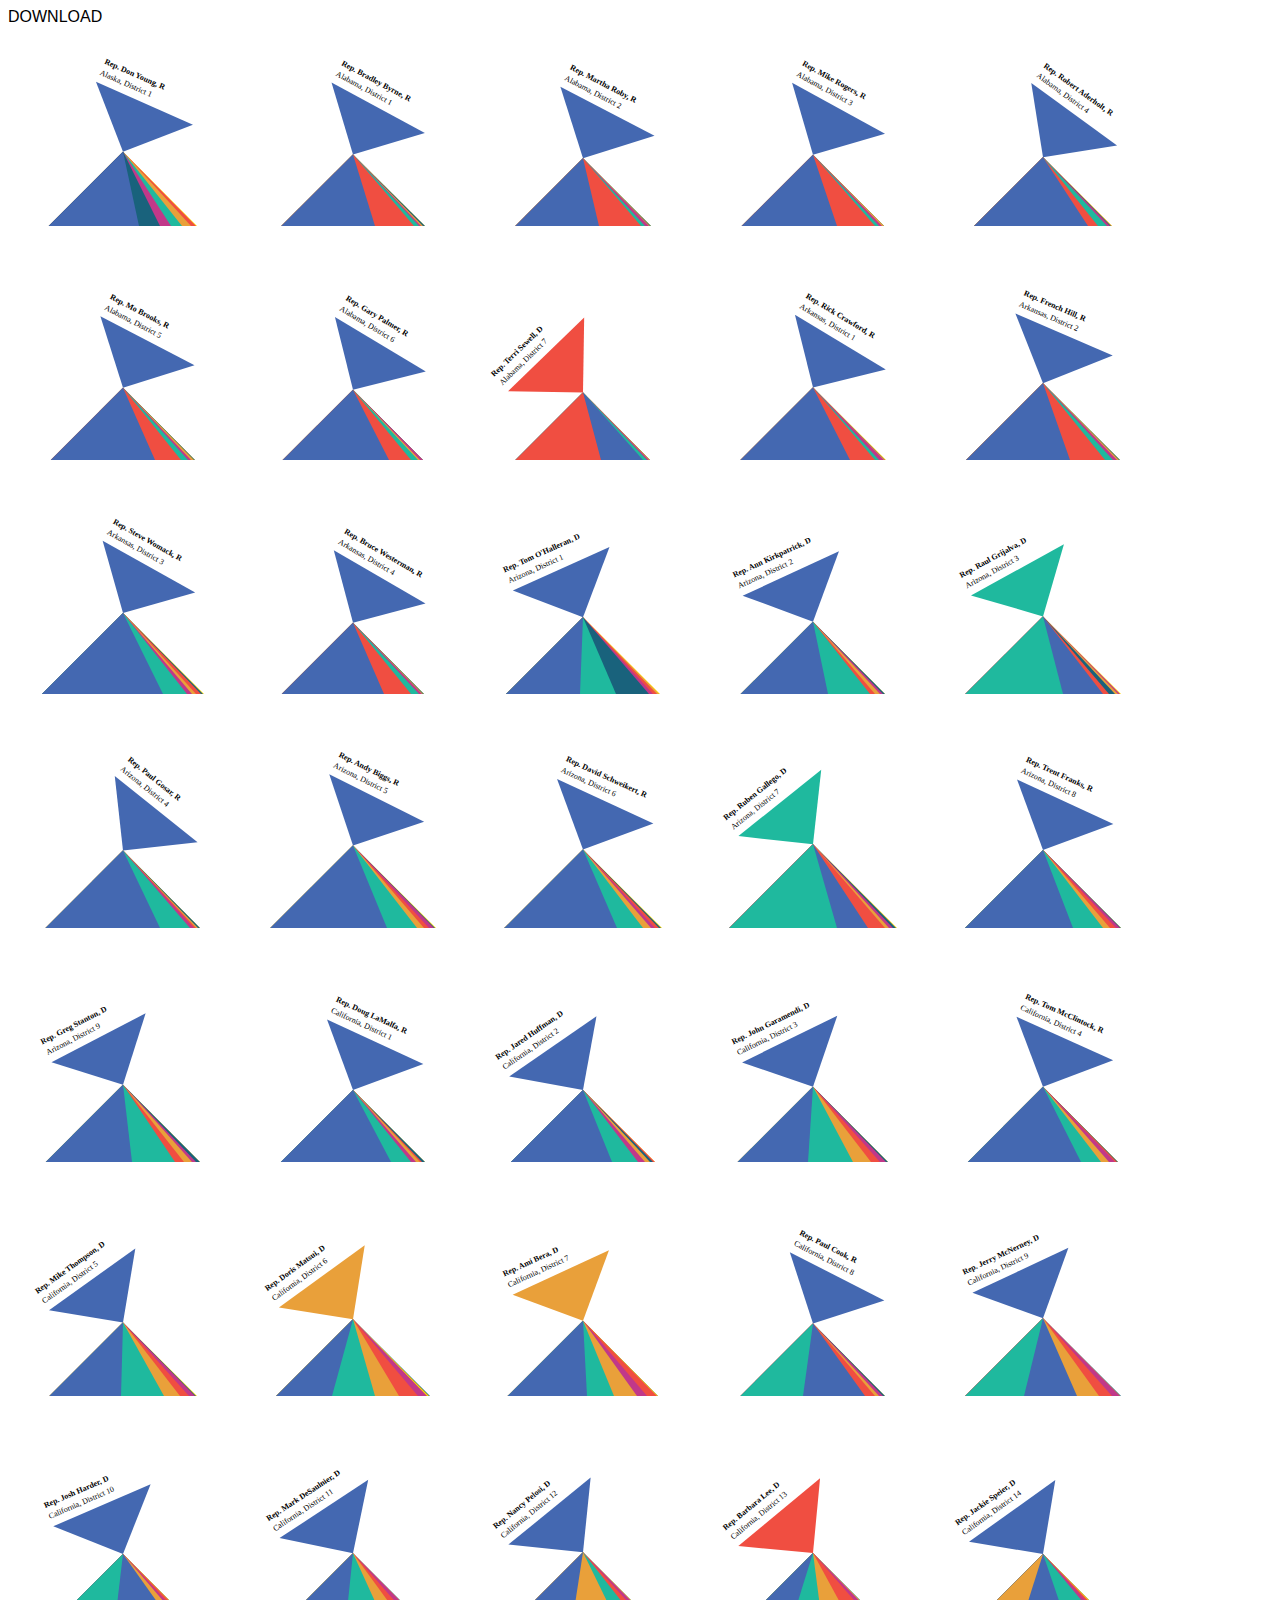
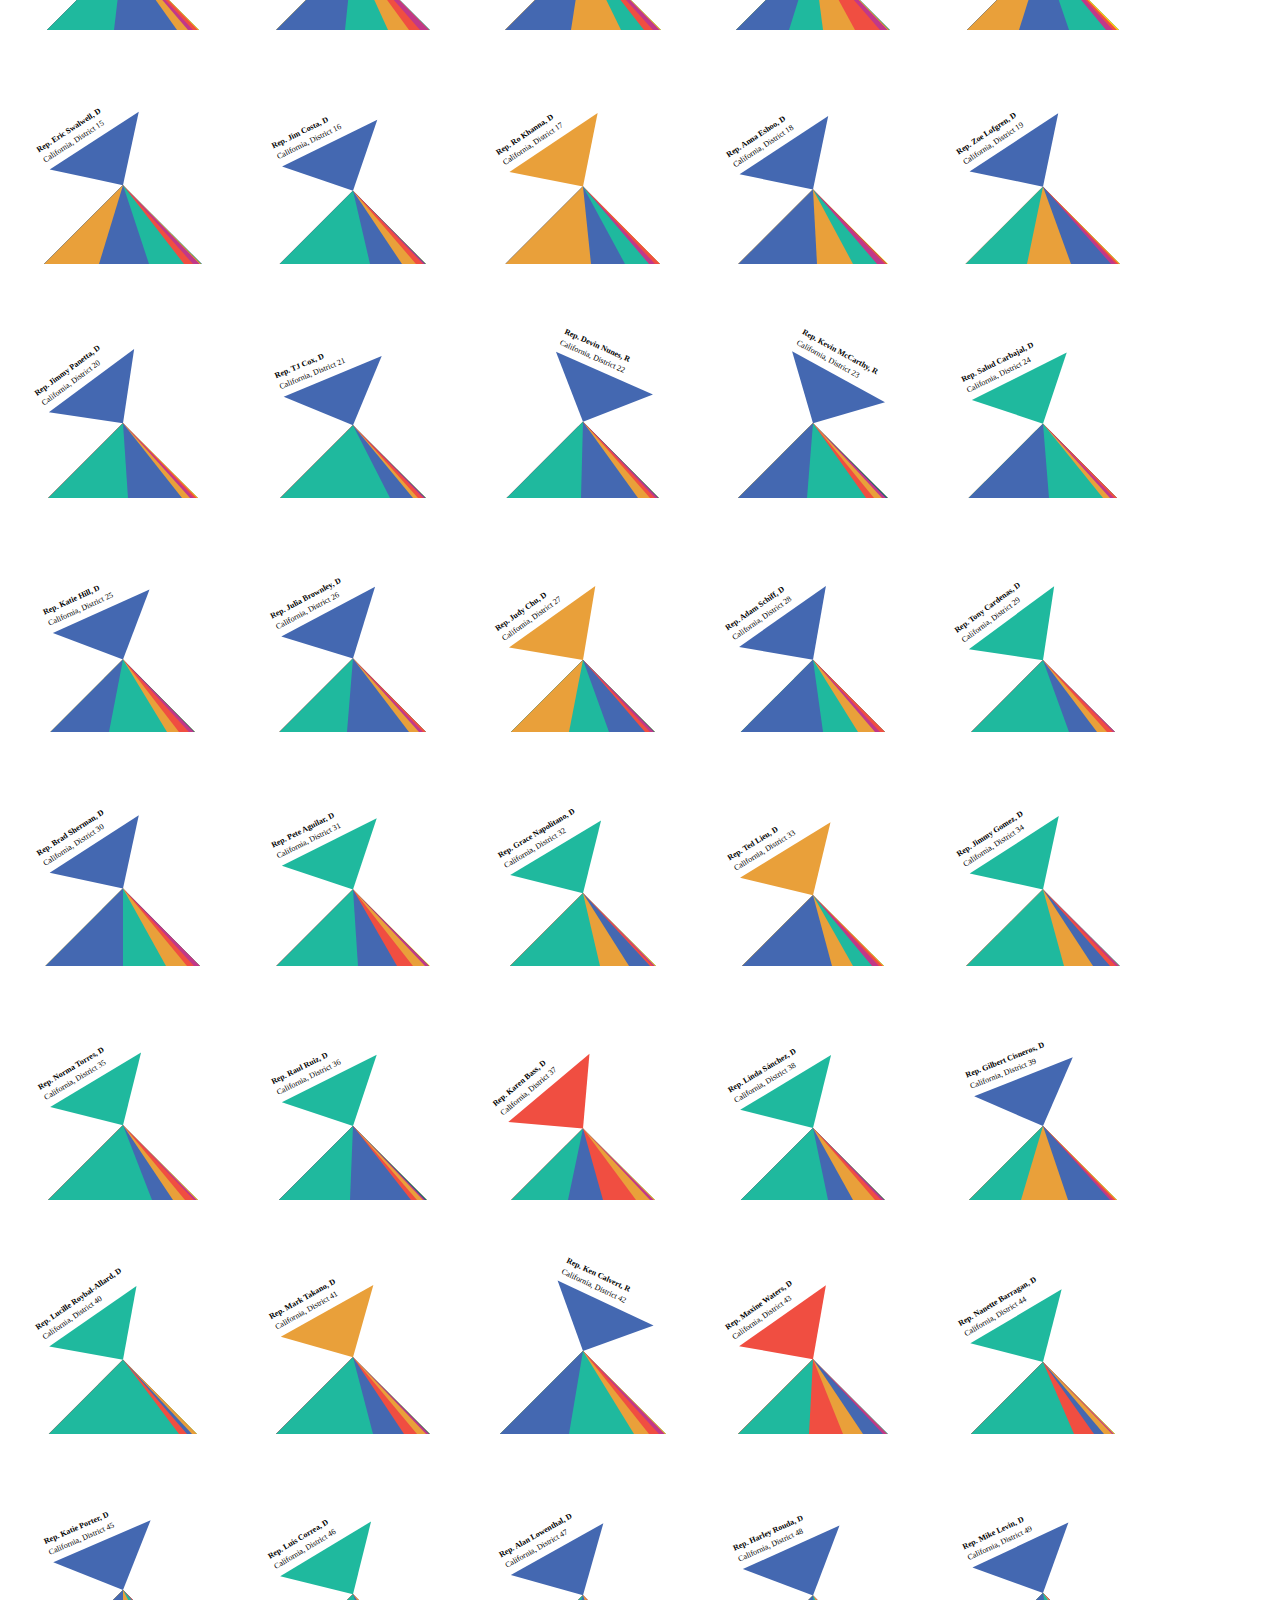
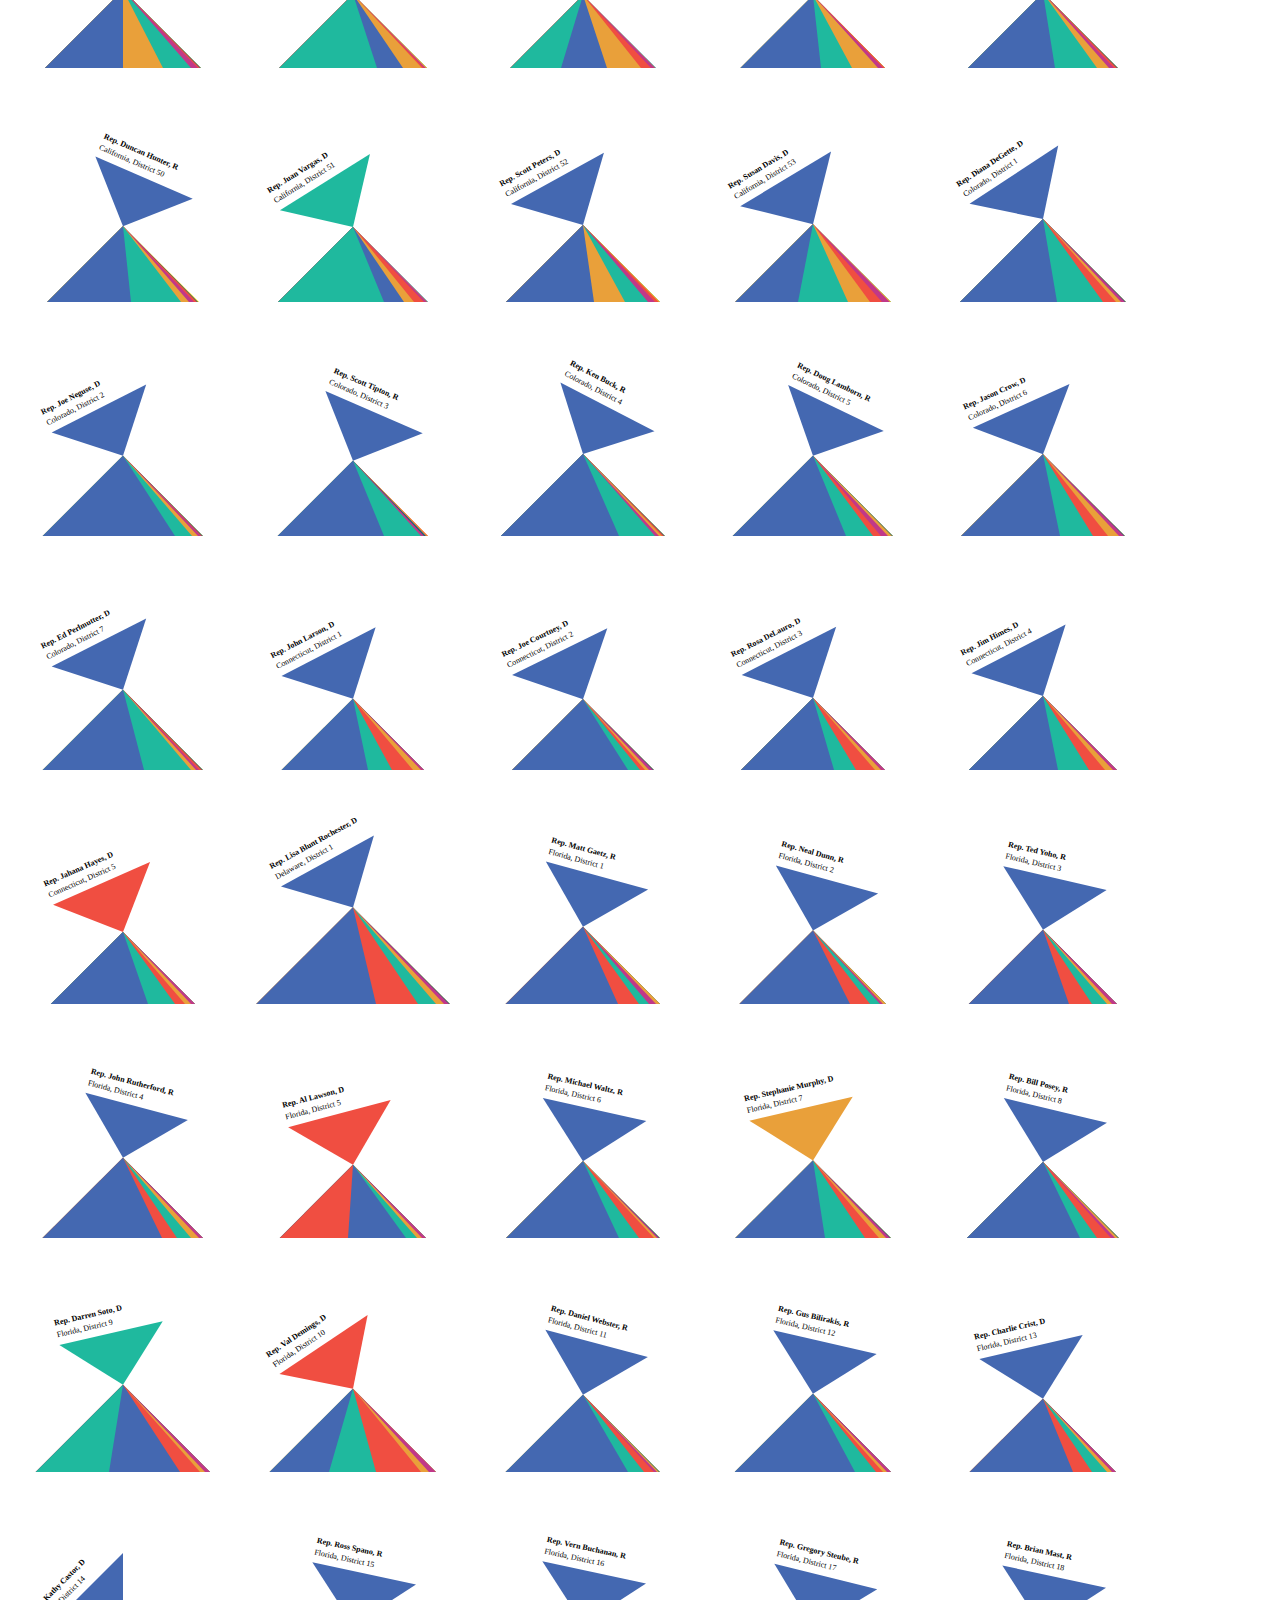
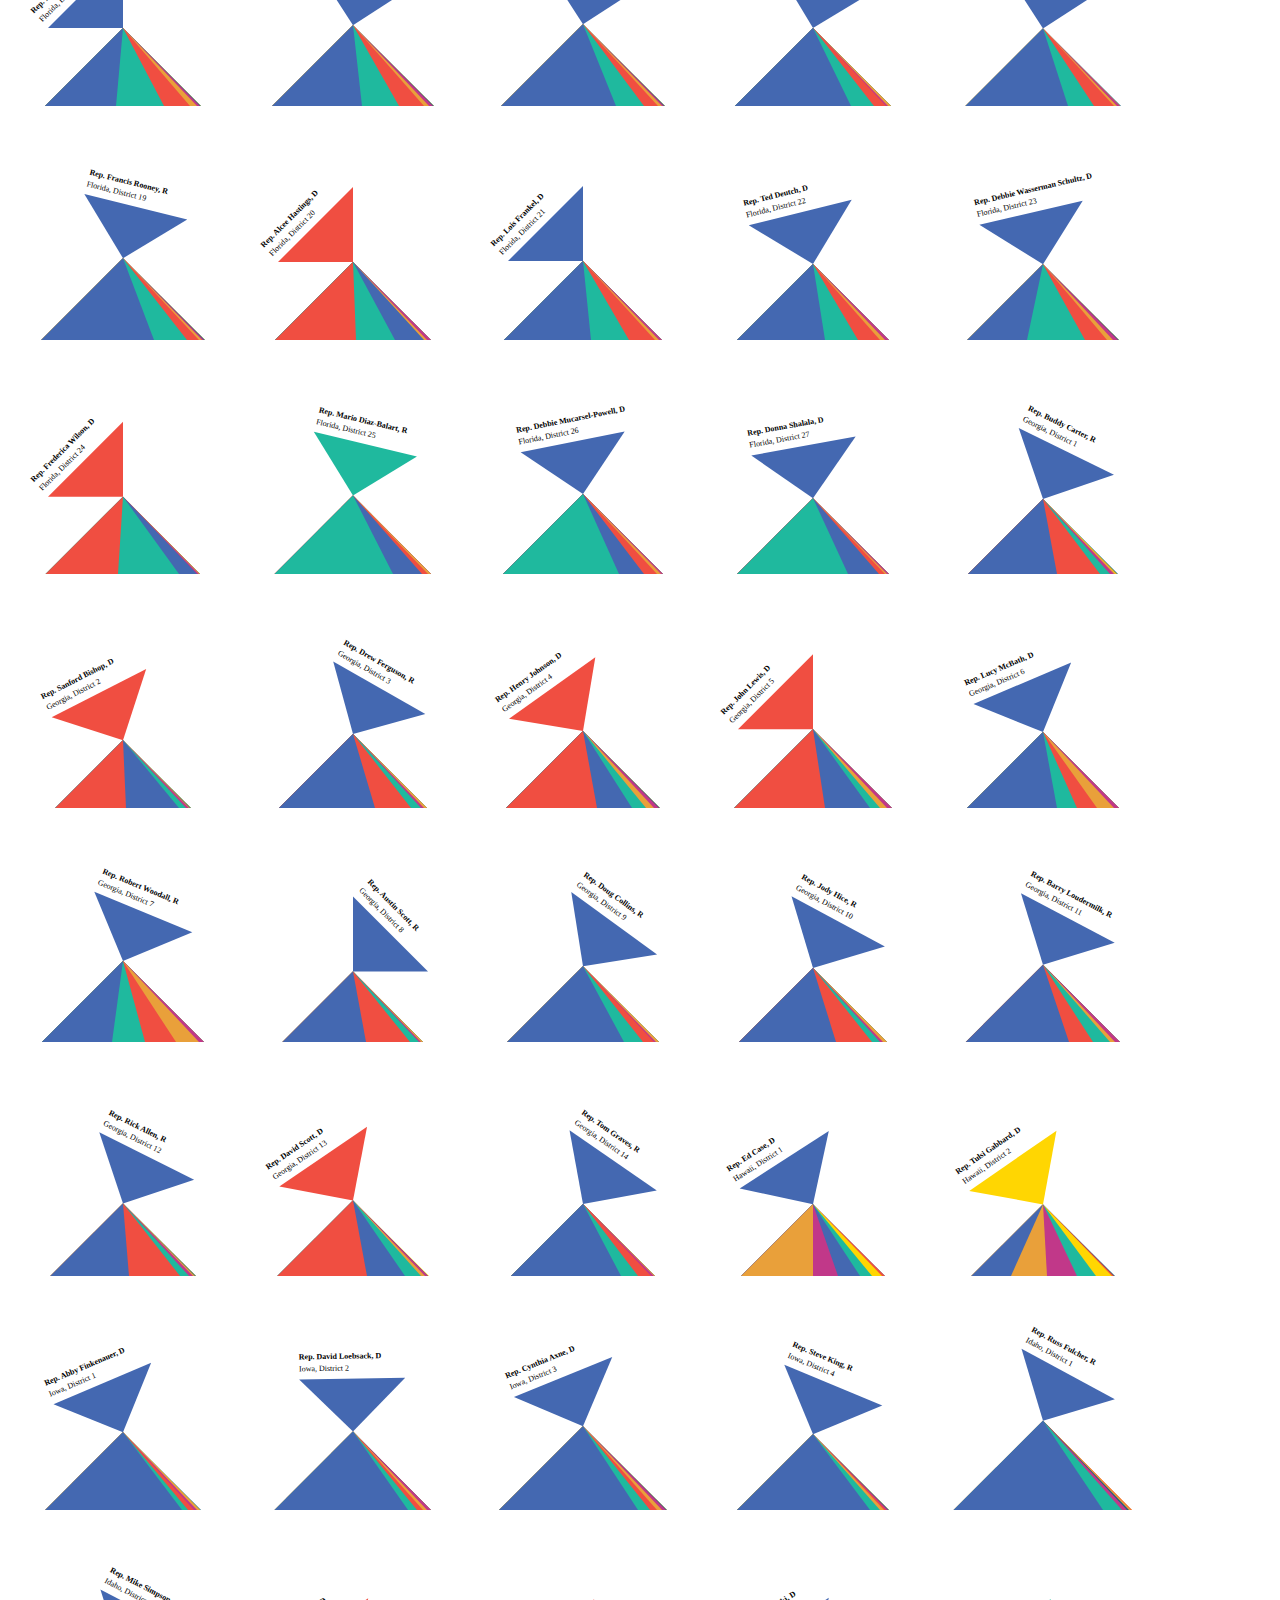
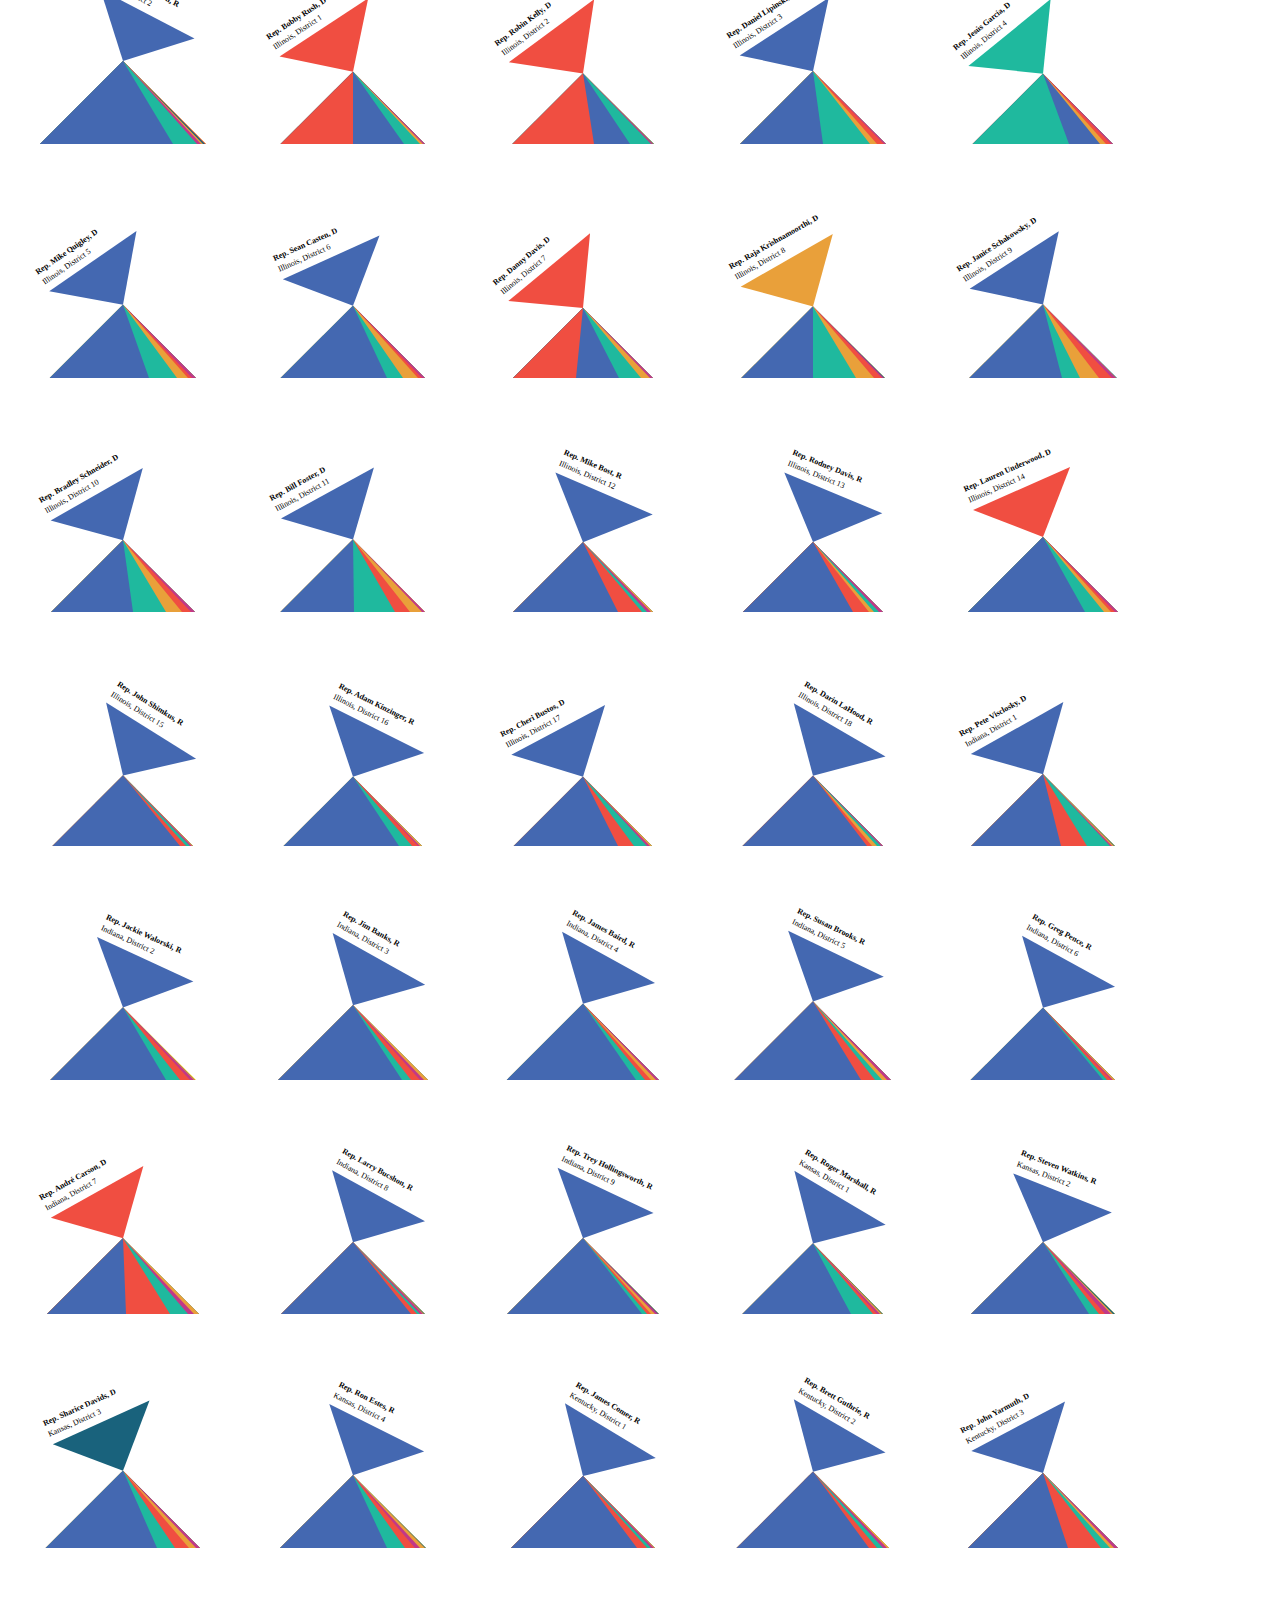
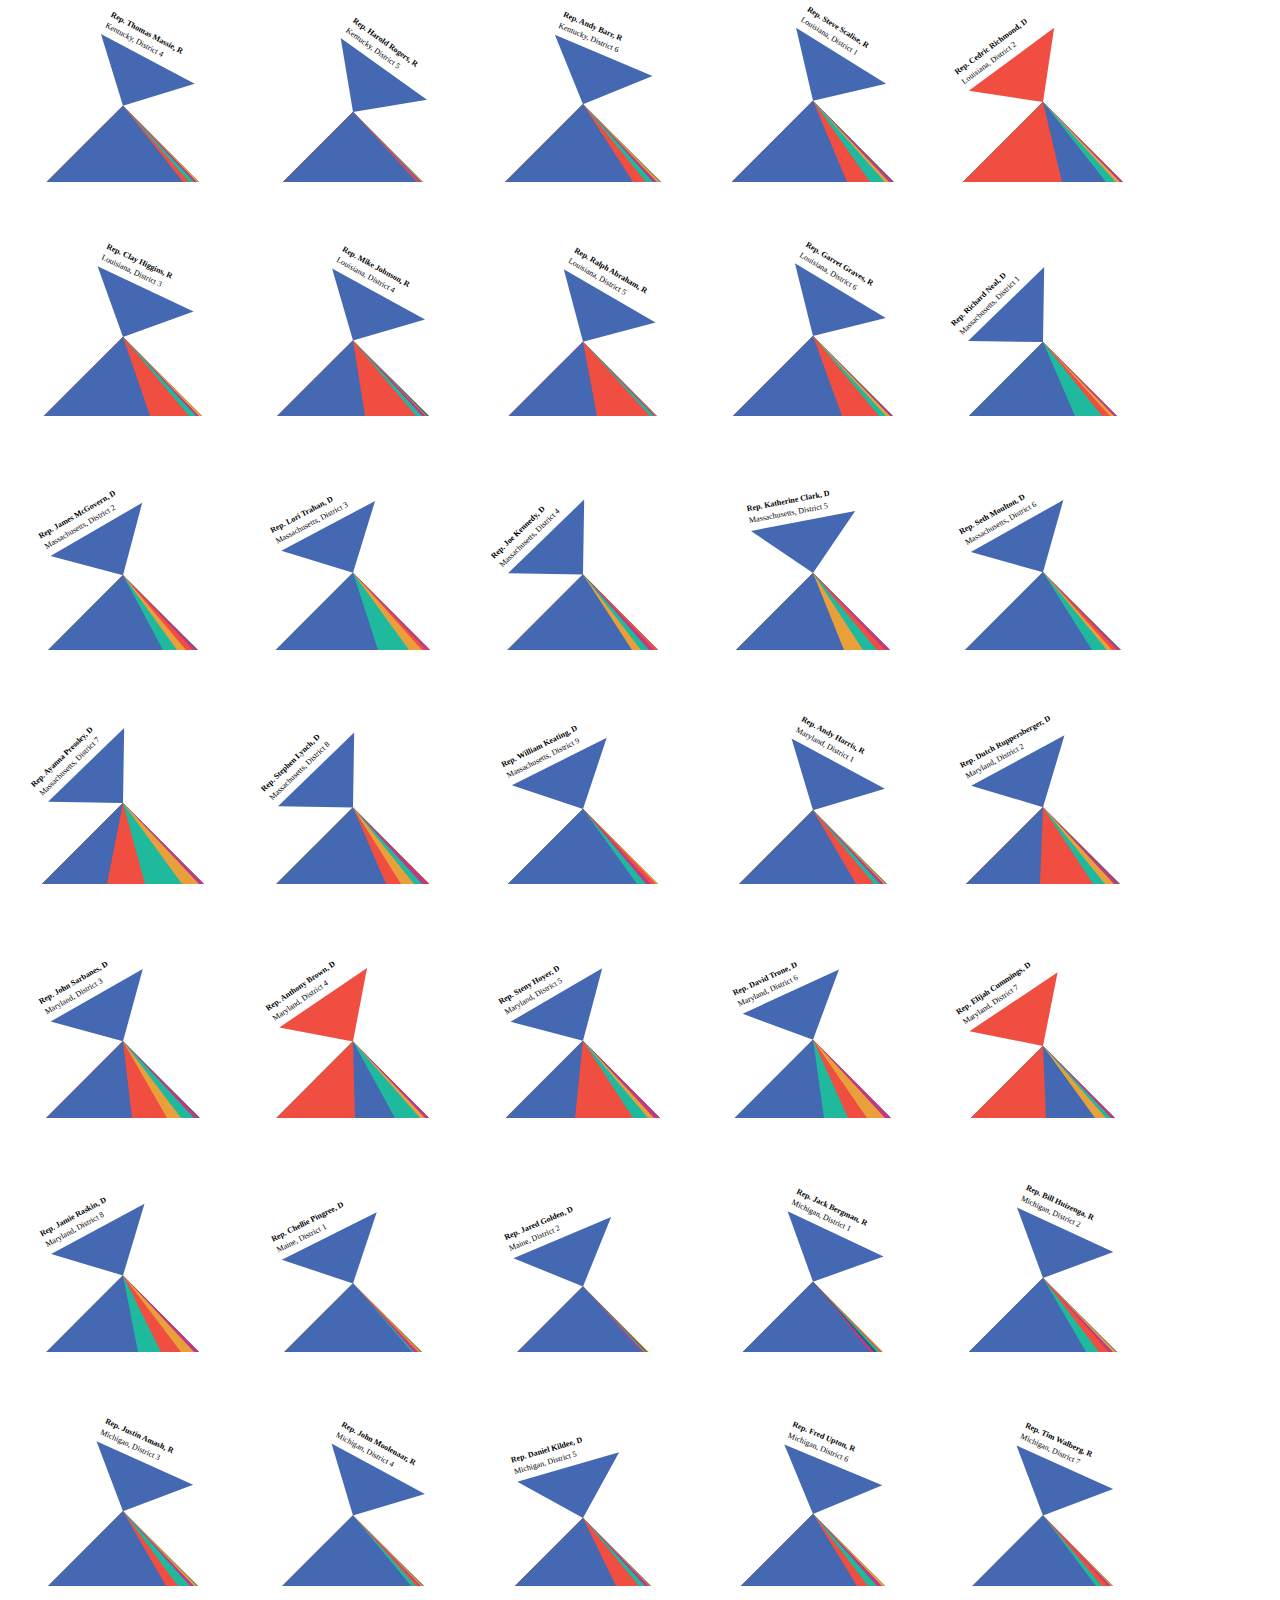
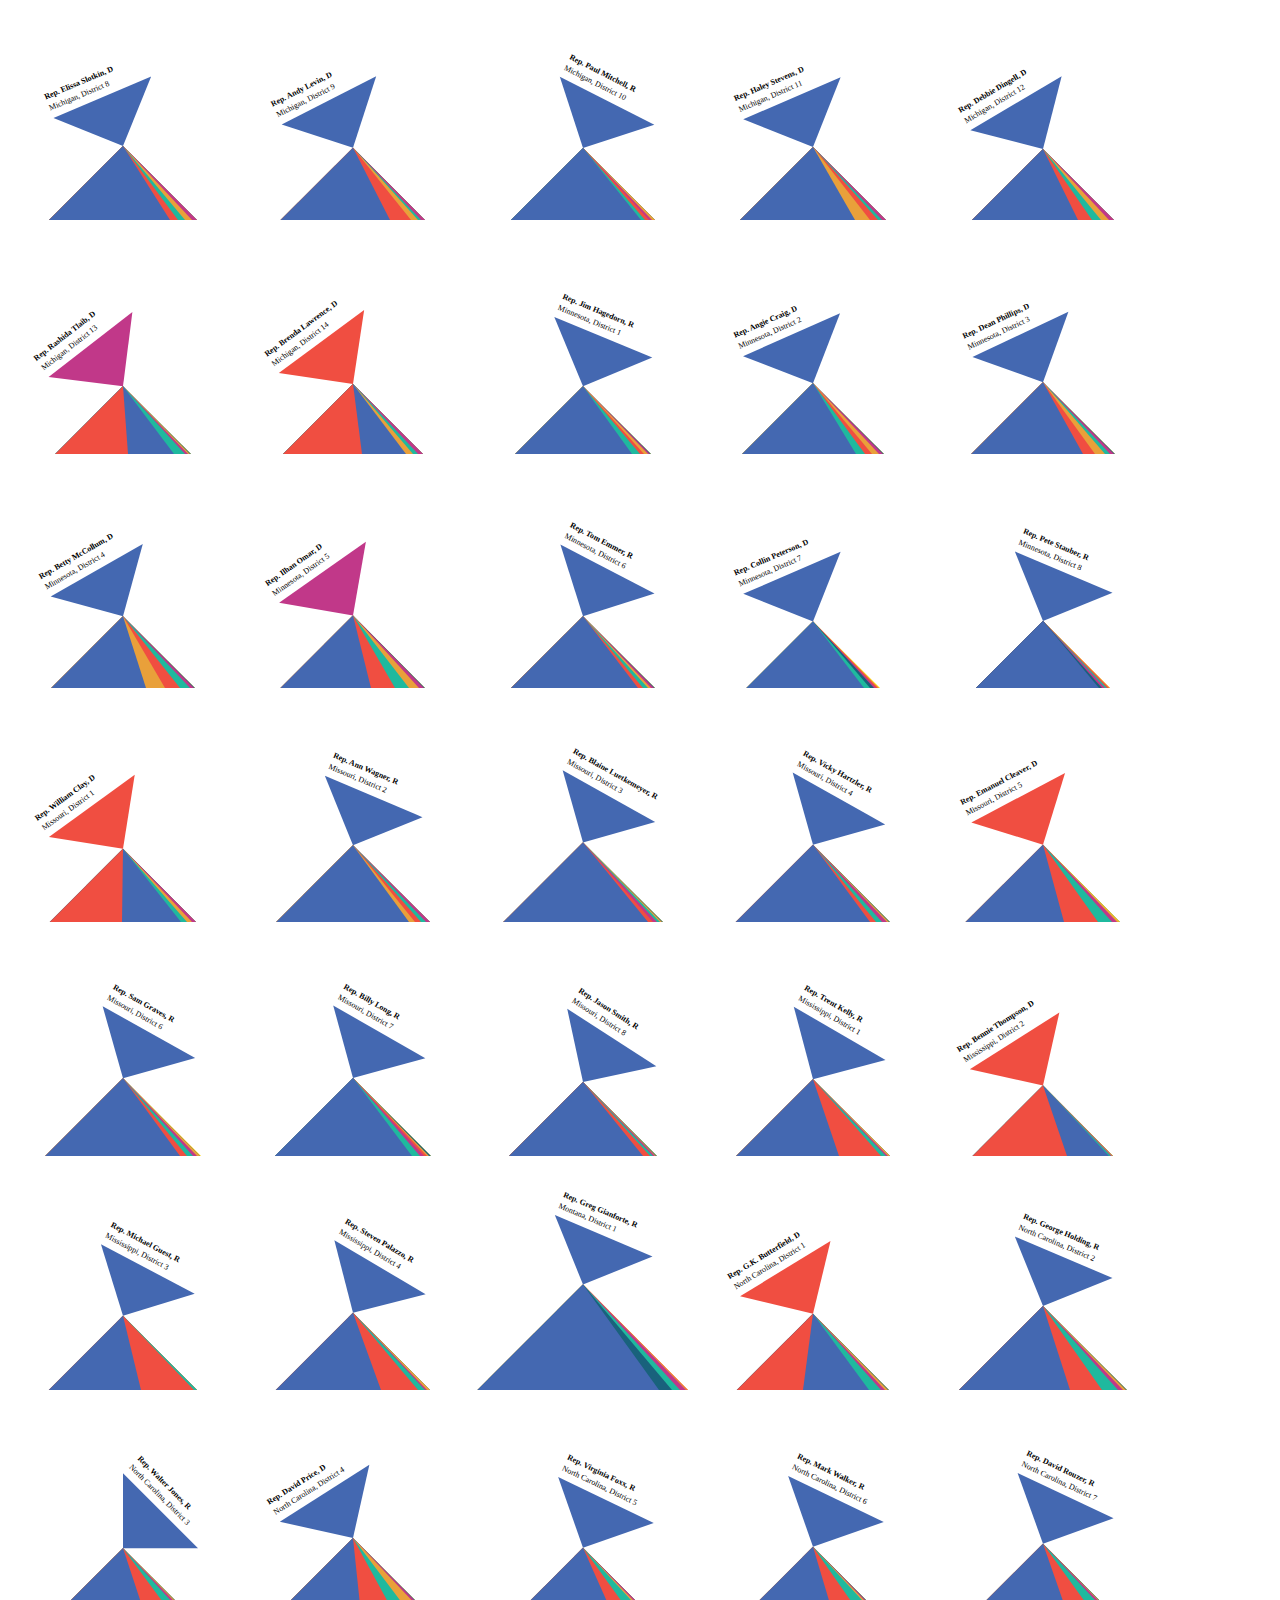
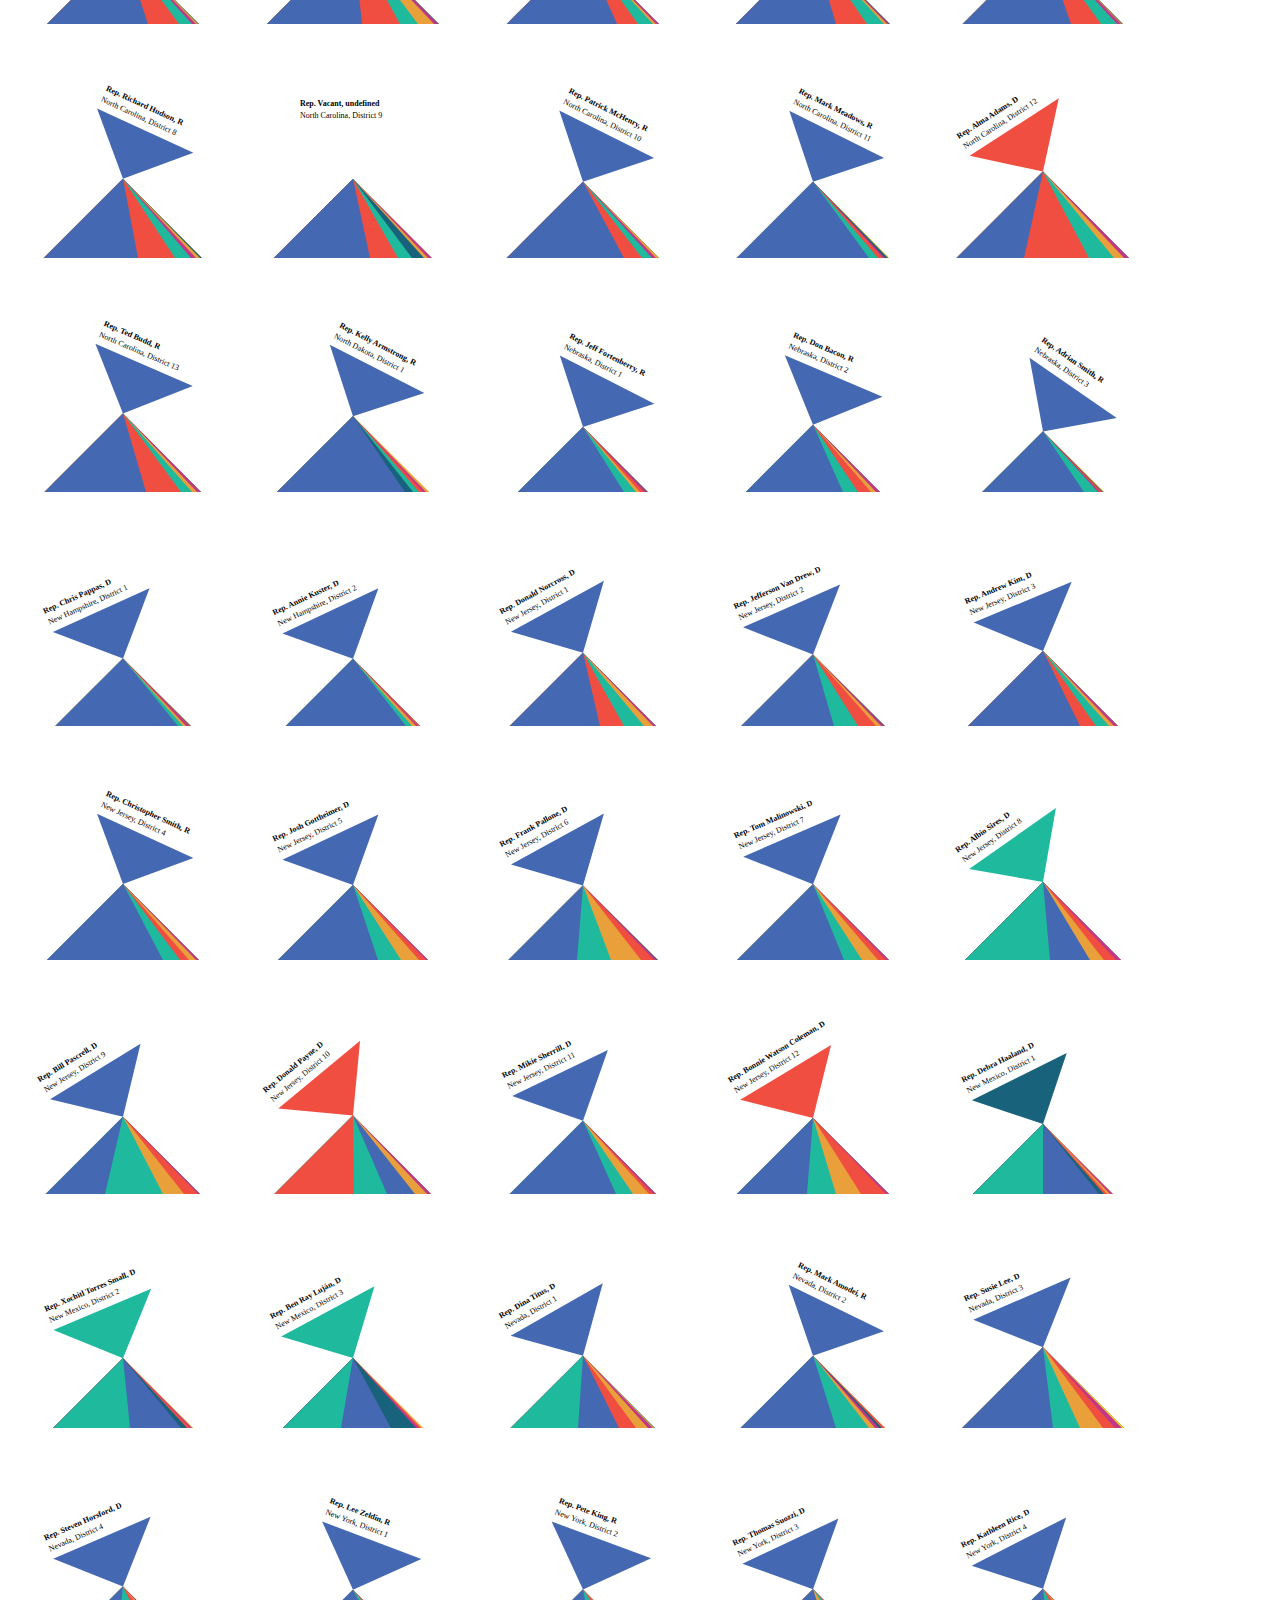
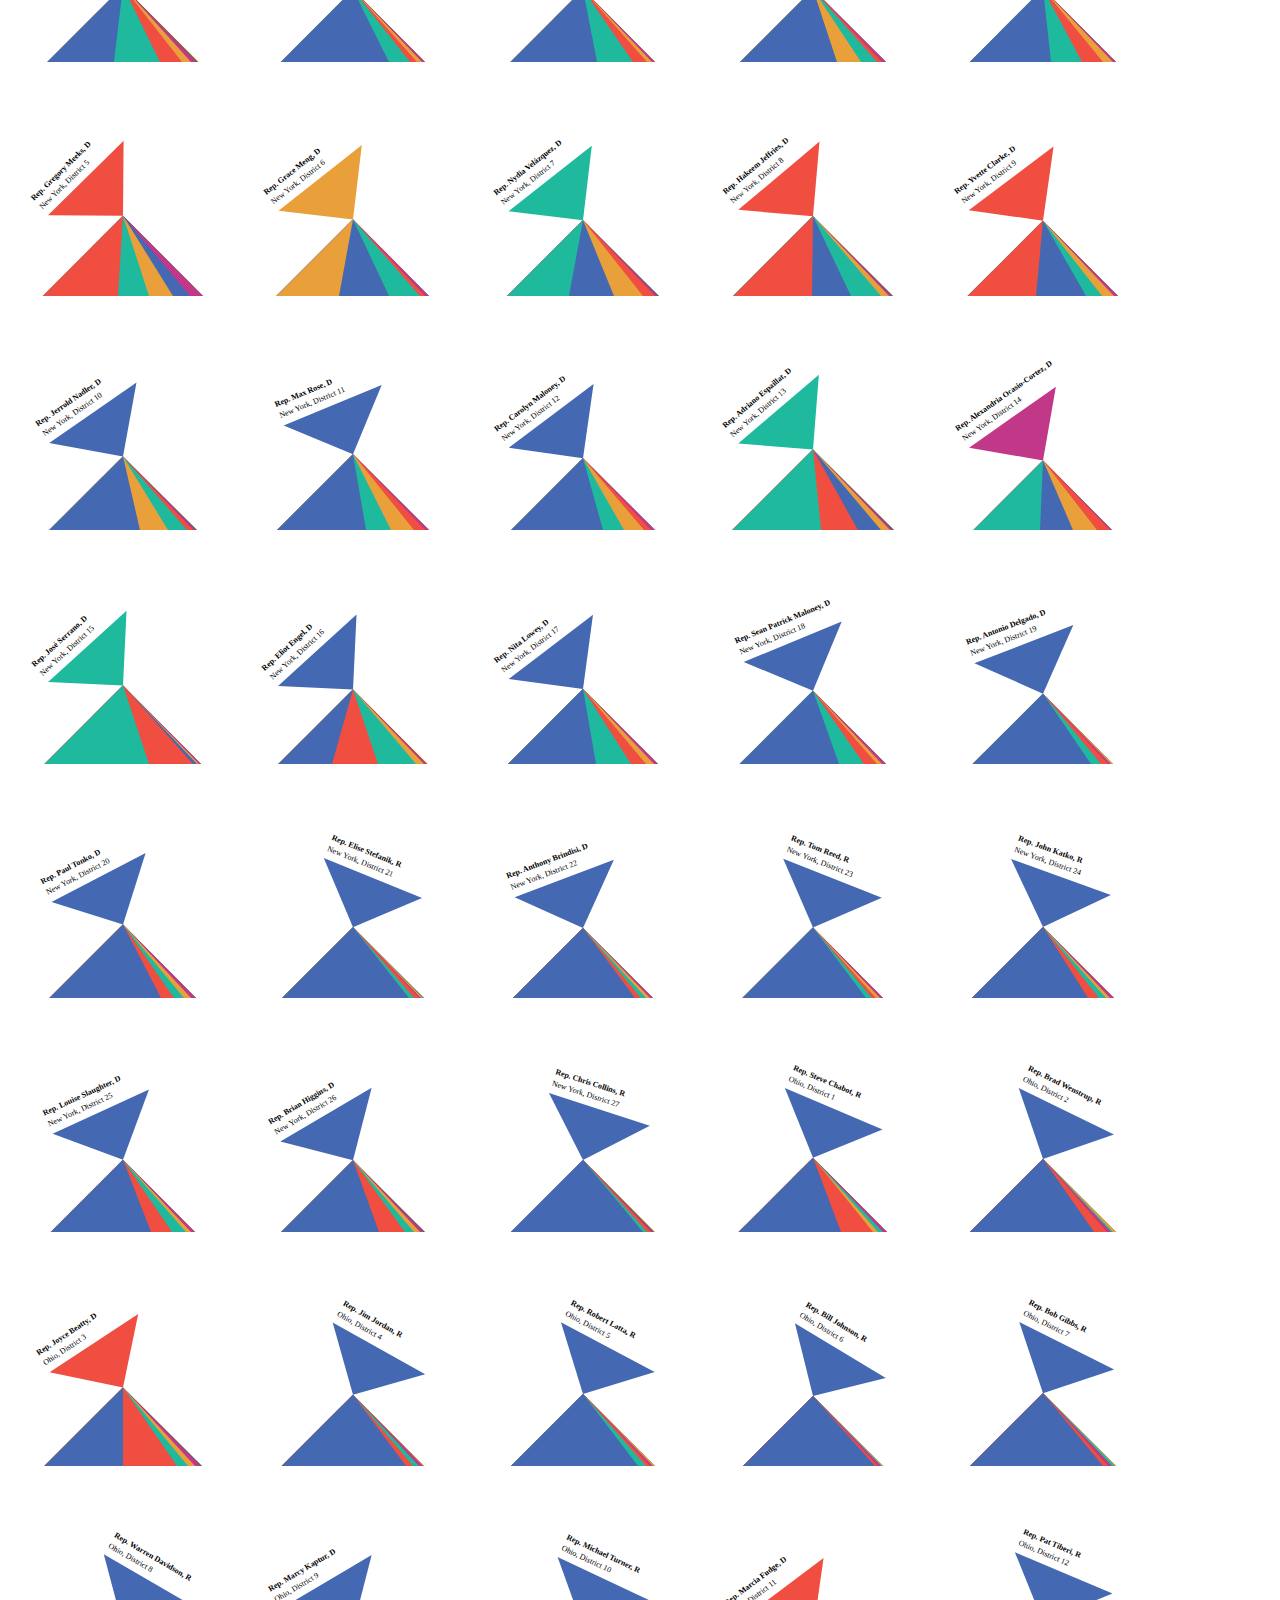
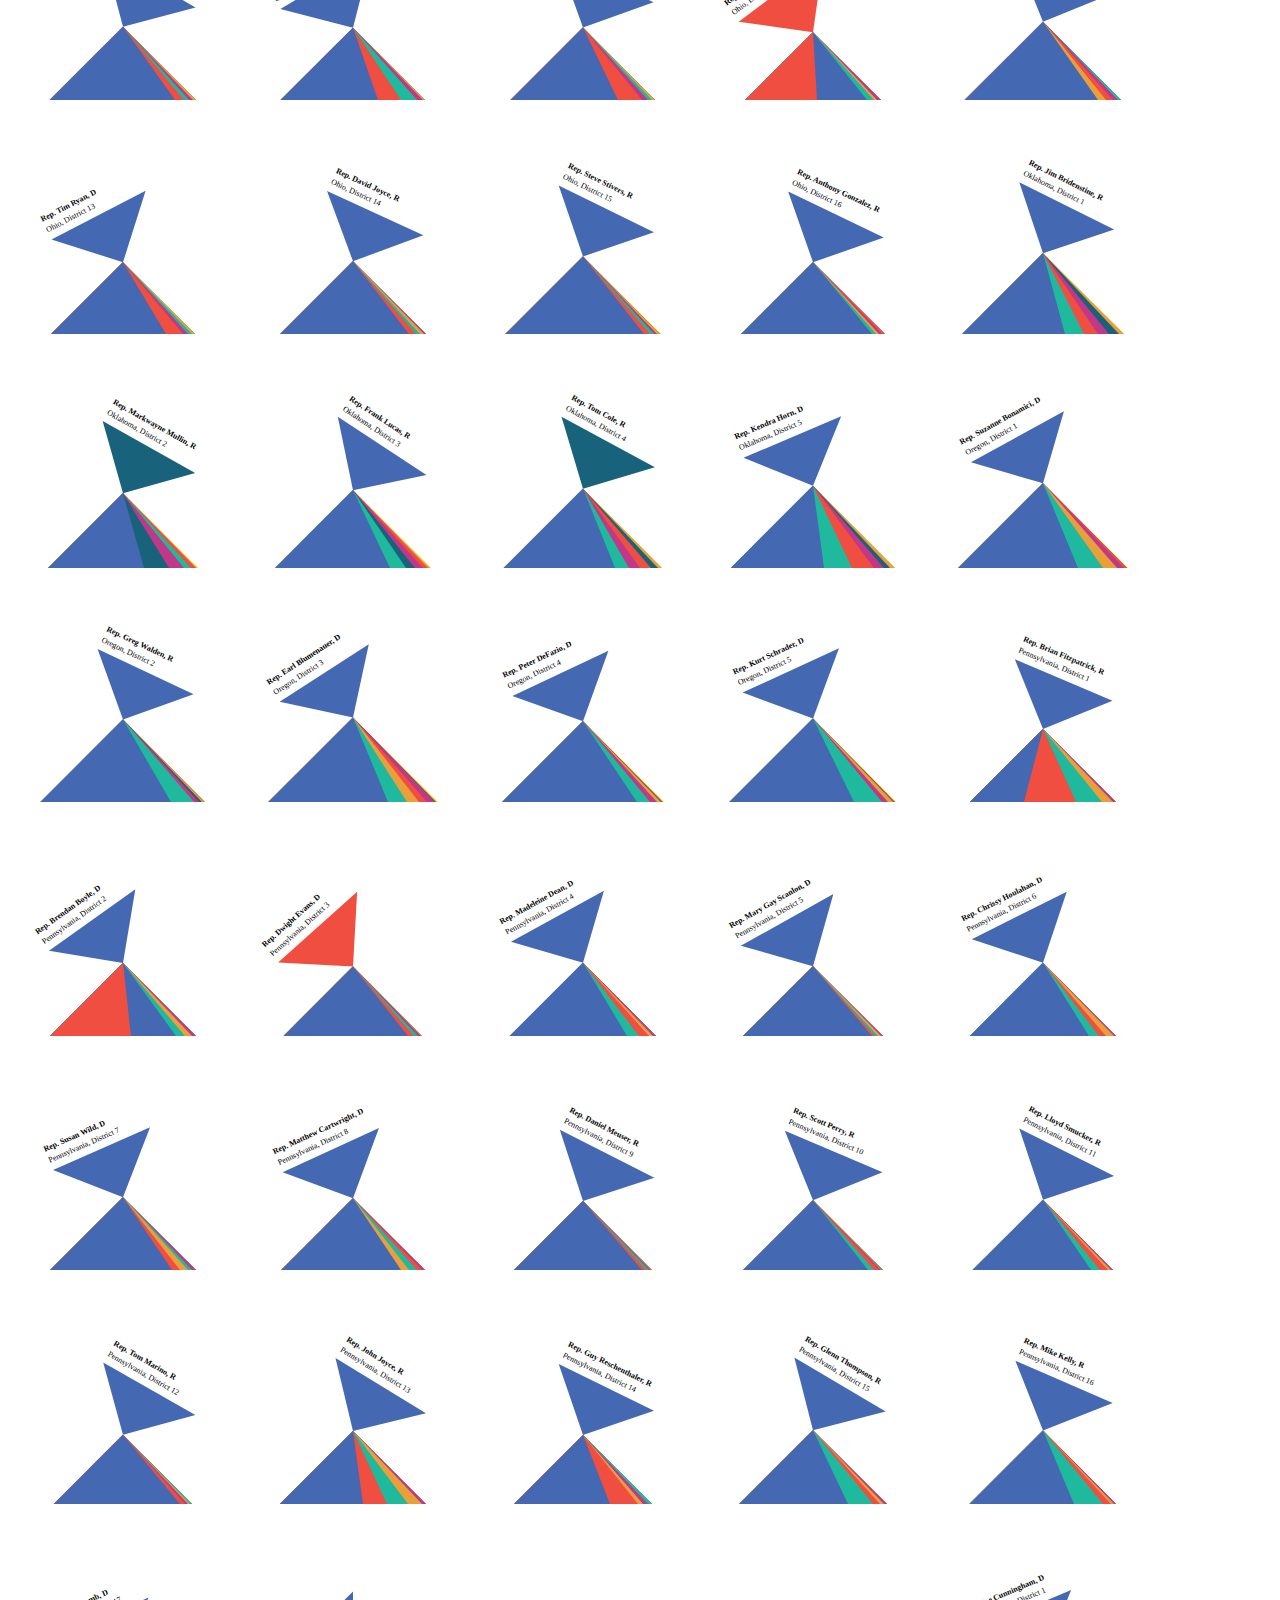
==== generate-plots.html @ e4f298e5 "import project, add intro text." ====
<!DOCTYPE html>
<html lang="en">
<head>
<meta charset="UTF-8">
<title>grid to pyramid</title>
<style>
body {font-family: sans-serif;}
</style>
</head>
<div id="dl">DOWNLOAD</div>
<div class="state-plot"></div>
<body>
<script src="./lib/d3.min.js"></script>
<script src="./lib/d3-save-svg.min.js"></script>
<script>

function getEthColor(eth){

  const data = [{
    "ethnicity": "african-american"
    , "color": "#F04E41"
  }, {
    "ethnicity": "asian-american"
    , "color": "#E9A03A"
  }, {
    "ethnicity": "hispanic-american"
    , "color": "#1FB99E"
  }, {
    "ethnicity": "native-american"
    , "color": "#19627C"
  }, {
    "ethnicity": "other-multi-racial"
    , "color": "#C13889"
  }, {
    "ethnicity": "pacific-islander"
    , "color": "#FFD602"
  }, {
    "ethnicity": "white-american"
    , "color": "#4468B1"
  }, {
    "ethnicity": "middle-eastern-american"
    , "color": "#7d7bfe"
  }, {
    "ethnicity": "NA"
    , "color": "#FFFFFF"
  }]
  const colorTmp = data.map(d => {
      return [d.ethnicity,d.color]
    });
  const colorMap = new Map(colorTmp);
  let c = colorMap.get(eth)
  if (!eth) {c = "#FFFFFF";}
  return c;
}

const voterPromise = d3.json('data/house-data.json');
voterPromise.then(data=>{
  
  const districts = d3.nest()
      .key(d =>d.id)
      .entries(data);
  
  console.log(districts);
  drawGrid(districts)
  
  const dl = d3.select('#dl')
    .on('click',function(){
      slowIterate(d3.selectAll('.chart').nodes());
      console.log("Save plots")
    });

})

// district grid ================================

function drawGrid(data) {

  const w = 230;
  const h = 230;
  
  const dom = d3.select(".state-plot");

  const nodes = dom.selectAll(".chart") 
    .data(data);
    
  const nodesEnter = nodes.enter()
    .append("svg")
    .attr("class","chart")
    .attr("width",w)
    .attr("height",h)

  nodes.merge(nodesEnter)
    .attr("id",d=>d.key)
    .each(function(d){
      drawVoters(this,d.values);
    })

  nodes.exit()
    .transition()
    .duration(500)
    .style("opacity",0)
    .remove();
    
}



// voters triangle ==============================

function drawVoters(dom,data){

  // bug: this doesn't appear to be working: stacking order is wrong.
  dataSorted = data.sort((a,b) => a.voterEthnicityValue - b.voterEthnicityValue);

  const plot = d3.select(dom);
  const w = dom.clientWidth;
  const h = dom.clientHeight;
  const baseline = 100; // adjust vertical position

  const center = {x: w/2, y: baseline};
  const dist = 75;

  // goal = usTotal / 435
  // 325014505 / 435 = 747160   
  const ethSum = d3.sum(data,d=>d.voterEthnicityValue)
  const ratio = ethSum / 747160;
  
  // sohtahcoa
  const theta = degToRad(45);
  const opp = dist * ratio;
  const hyp = opp / Math.sin(theta);

  // use height as measure
  const bVertex = findPoint(center, degToRad(270), 0);
  const bLeft = findPoint(center, degToRad(270 + 45), hyp);
  const bRight = findPoint(center, degToRad(270 - 45), hyp);
  
  // scaling function
  const scaleEthData = d3.scaleLinear()
    .domain([0, d3.sum(data, d=>d.voterEthnicityValue)])
    .rangeRound([bLeft.x,bRight.x]);  
  
  const nodes = plot.selectAll(".node") 
    .data(data, d=>d.voterEthnicity);
    
  // adjust
  const ay = center.y - bRight.y + 100;

  /* At this point I had to bread enter exit update 
   * because the sort order wasn't updating.
   * I could fix this by not drawing overlapping
   * shapes. 
   */
   
  const nodesRemove = plot.selectAll(".node")
    .remove();
    
  const nodesFresh = plot.selectAll(".node")
    .data(dataSorted, d=>d.voterEthnicity)
    .enter()
    .append("polygon")
    .attr("class","node")
    .attr("points",(d,i)=>{
      let left = scaleEthData(d3.sum(dataSorted.slice(0,i),d=>d.voterEthnicityValue));
      return `${left},${bLeft.y + ay}, ${bVertex.x},${bVertex.y + ay}, ${bRight.x},${bRight.y + ay}`;
    })
    .attr("data-state",d=>d.state)
    .attr("data-ethnicity",d=>d.voterEthnicity)
    .attr("data-ethnicity-value",d=>d.voterEthnicityValue)
    .attr("fill", d=>getEthColor(d.voterEthnicity));
    
//  const nodesEnter = nodes.enter()
//    .append("polygon")
//    .attr("class","node")
//    
//  nodesEnter.merge(nodes)
//    .attr("points",(d,i)=>{
//      let left = scaleEthData(d3.sum(data.slice(0,i),d=>d.voterEthnicityValue));
//      return `${left},${bLeft.y + ay}, ${bVertex.x},${bVertex.y + ay}, ${bRight.x},${bRight.y + ay}`;
//    })
//    .attr("data-state",d=>d.state)
//    .attr("fill", d=>getEthColor(d.voterEthnicity));
//  
//  nodes.exit().remove();
  
  drawRep(dom,[data[0]],ay);

}



// rep triangle =================================

function drawRep(dom,data,ay){

  data = data[0];

  const plot = d3.select(dom);
  const w = dom.clientWidth;
  const h = dom.clientHeight;
  const baseline = 100; // adjust vertical position

  const center = {x: w/2, y: baseline};
  const dist = 75;

  // get triangle points
  let angleA = data.repPct * 45; // limit to angle
  if (data.repParty == "R") {
    angleA = angleA * -1;
  }

  // get triangle points
  const aVertex = findPoint(center, degToRad(90), 0);
  const aLeft = findPoint(center, degToRad(90 + 45 + angleA), dist);
  const aRight = findPoint(center, degToRad(90 - 45 + angleA), dist);

  // position for labels
  const textAngle = findAngleAB(aLeft, aRight);
  const textPos = findPoint(aLeft, textAngle + 90, 0);

  // rep label
  const repLabel = plot.selectAll('.repLabel')
    .data([data]);

  const repLabelEnter = repLabel.enter()
    .append('text')
    .attr('class', 'repLabel')
    .datum(data)

  repLabel.merge(repLabelEnter)
    .text(d=>`Rep. ${d.repName}, ${d.repParty}`)
    .attr('x',textPos.x)
    .attr('y',textPos.y - 20 + ay)
    .attr("transform",`rotate(${radToDeg(textAngle)}, ${textPos.x}, ${textPos.y + ay})`)
    .attr('font-size','8px')
    .style('font-weight','bold')
    .style('font-family','IBM Plex Sans Condensed');

  repLabel.exit()
    .remove();

  // district label
  const distLabel = plot.selectAll('.distLabel')
    .data([data]);

  const distLabelEnter = distLabel.enter()
    .append('text')
    .attr('class', 'distLabel')
    .datum(data)

  distLabel.merge(distLabelEnter)
    .text(d=>`${d.state}, District ${d.district}`)
    .attr('x',textPos.x)
    .attr('y',textPos.y - 8 + ay)
    .attr("transform",`rotate(${radToDeg(textAngle)}, ${textPos.x}, ${textPos.y + ay})`)
    .attr('font-size','8px')
    .style('font-weight','regular')
    .style('font-family','IBM Plex Sans Condensed')

  distLabel.exit()
    .remove();

  // rep plot
  const rep = plot.selectAll('.rep')
    .data([data]);

  const repEnter = rep.enter()
    .append('polygon')
    .attr('class', 'rep')
    .datum(data)

  rep.merge(repEnter)
    .attr("points",`${aLeft.x},${aLeft.y + ay}, ${aVertex.x},${aVertex.y + ay}, ${aRight.x},${aRight.y + ay}`)
    .attr("fill", d=>getEthColor(d.repEthnicity))
    .attr("data-state",d=>d.state)
    .attr("data-ethnicity",d=>d.repEthnicity)

  rep.exit().remove();

}



// Utility funcitons ============================

function degToRad(degrees) {
  return degrees * (Math.PI/180);
}

function radToDeg(radians) {
  return radians * (180/Math.PI);
}

function findPoint(center, angleRad, distance) {
  return {
    x: Math.cos(-angleRad) * distance + center.x,
    y: Math.sin(-angleRad) * distance + center.y
  }
}

function findAngleAB(a,b){
  return Math.atan2(b.y - a.y, b.x - a.x);
}

function slowIterate(arr) {
  if (arr.length === 0) {
    return;
  }
  let fname = d3.select(arr[0]).attr('id');
  console.log(fname); 
  d3_save_svg.save(arr[0], {filename: fname})
  setTimeout(() => {
    slowIterate(arr.slice(1));
  }, 500); 
}



</script>
</body>
</html>
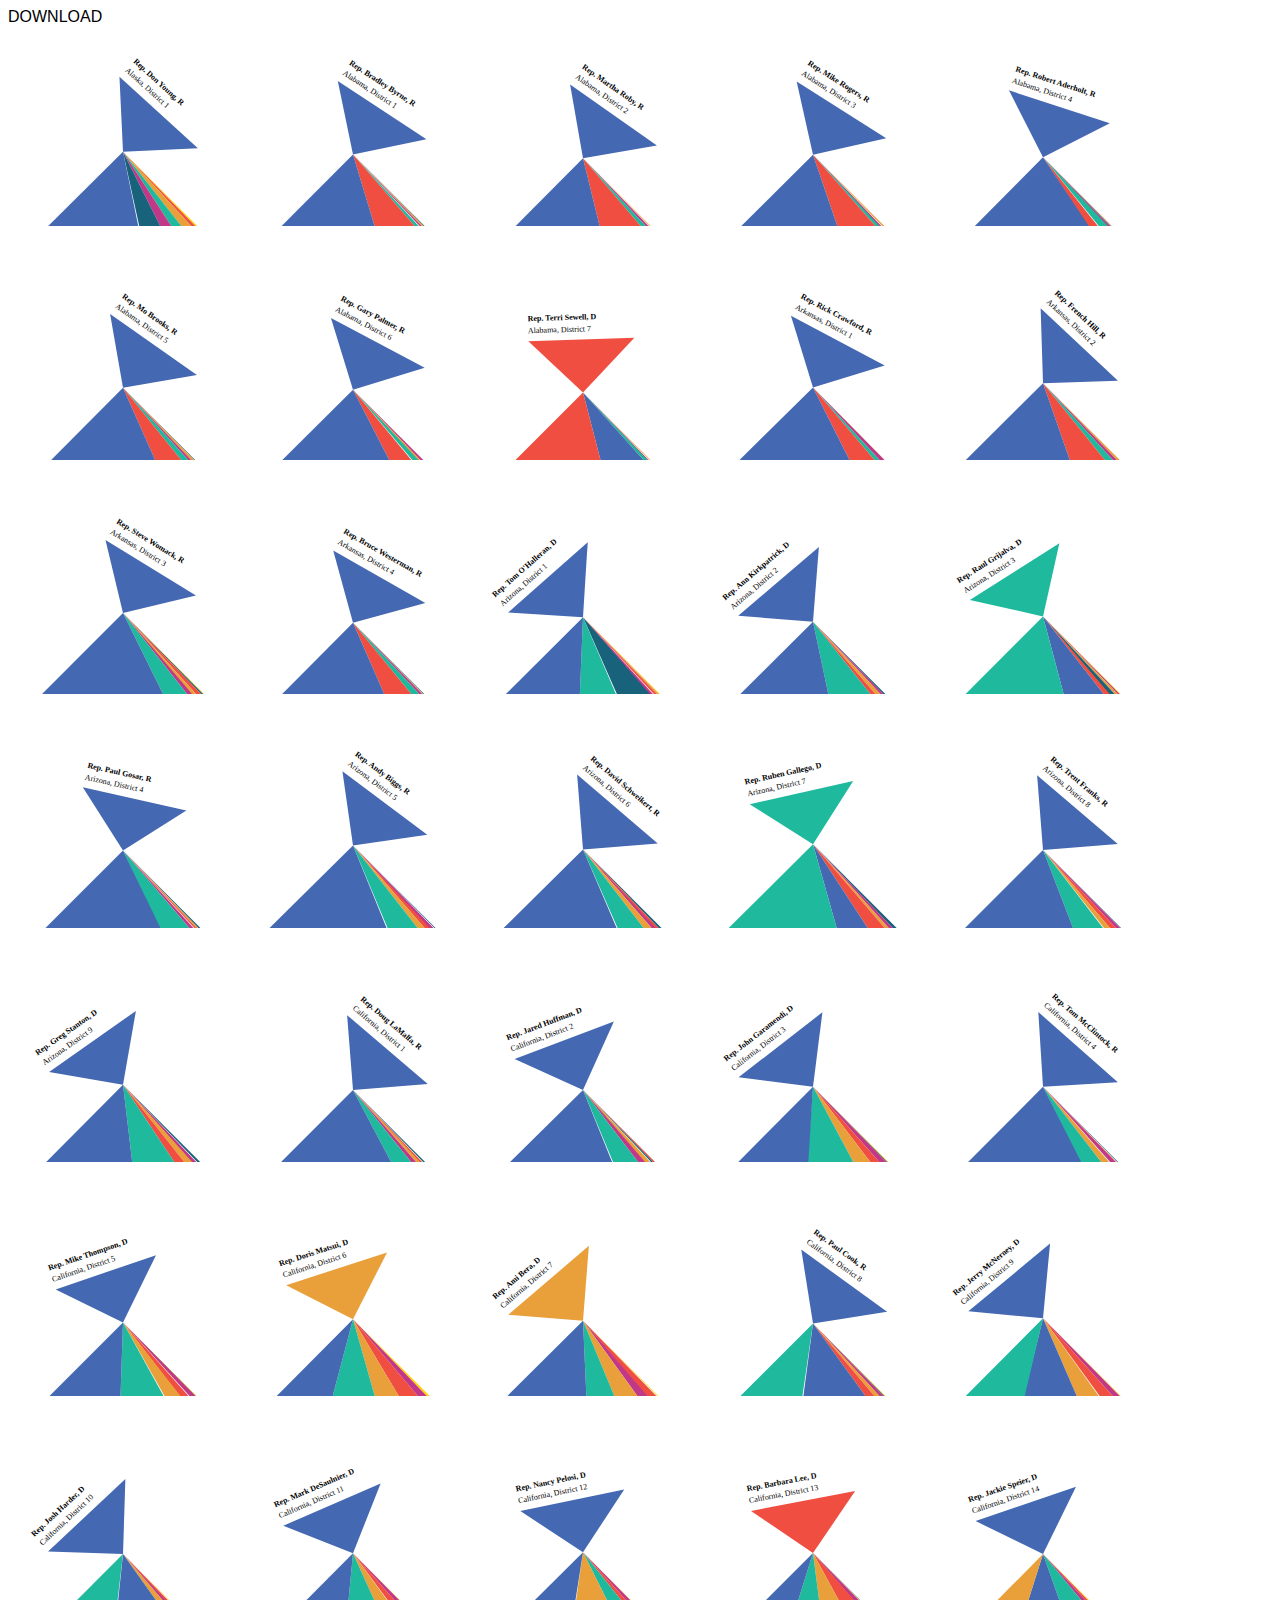
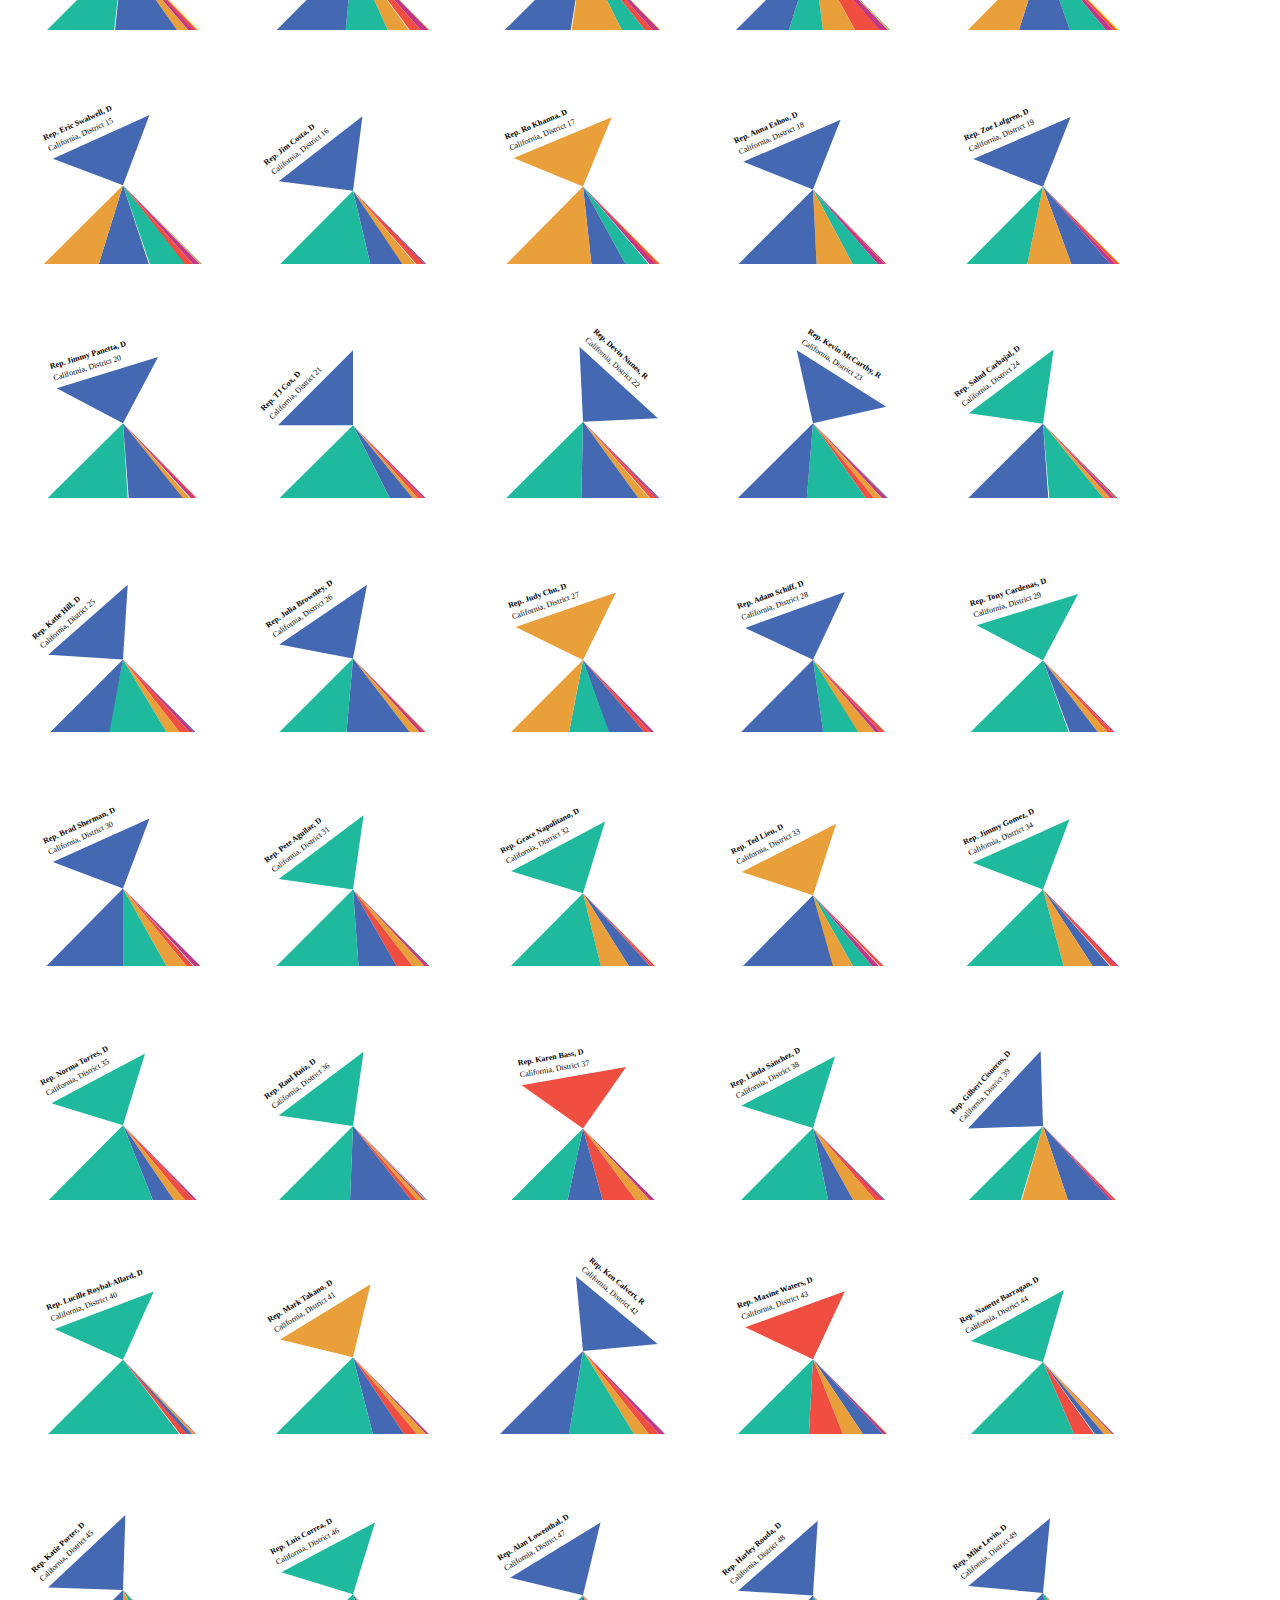
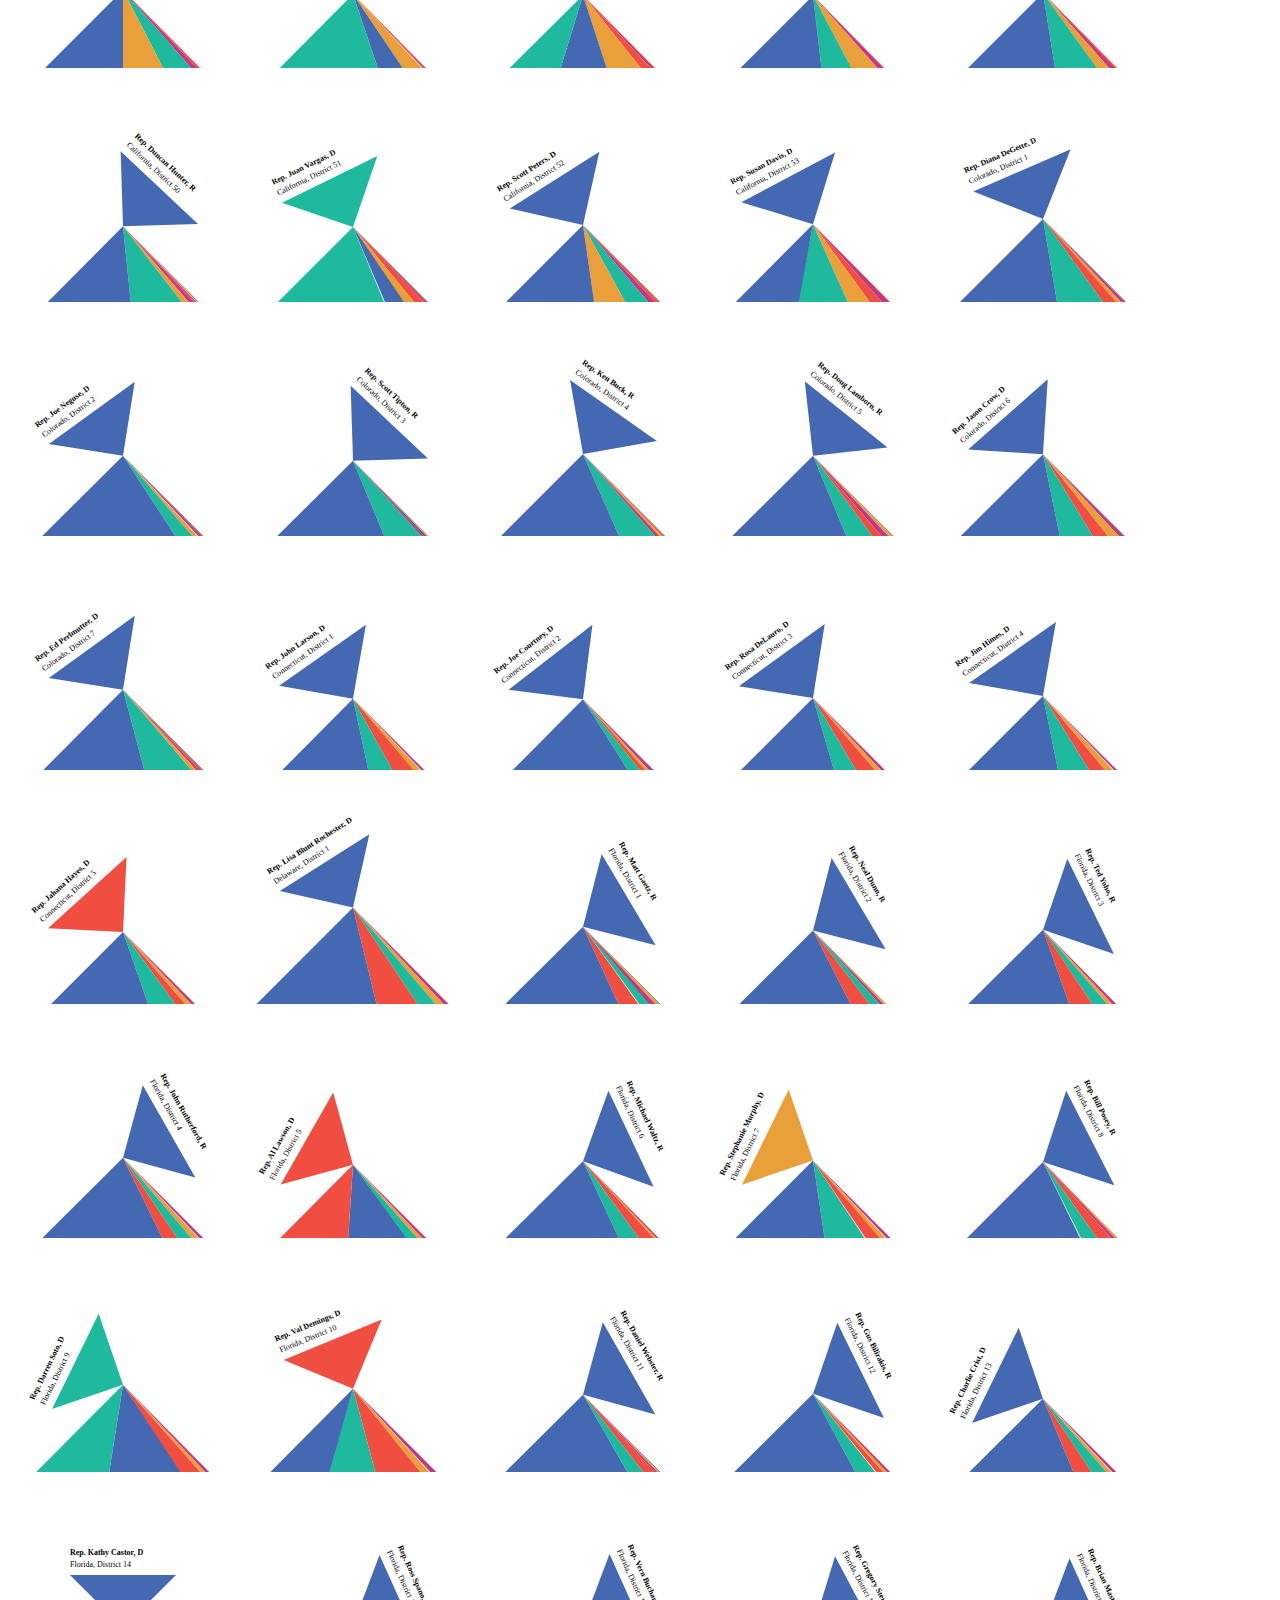
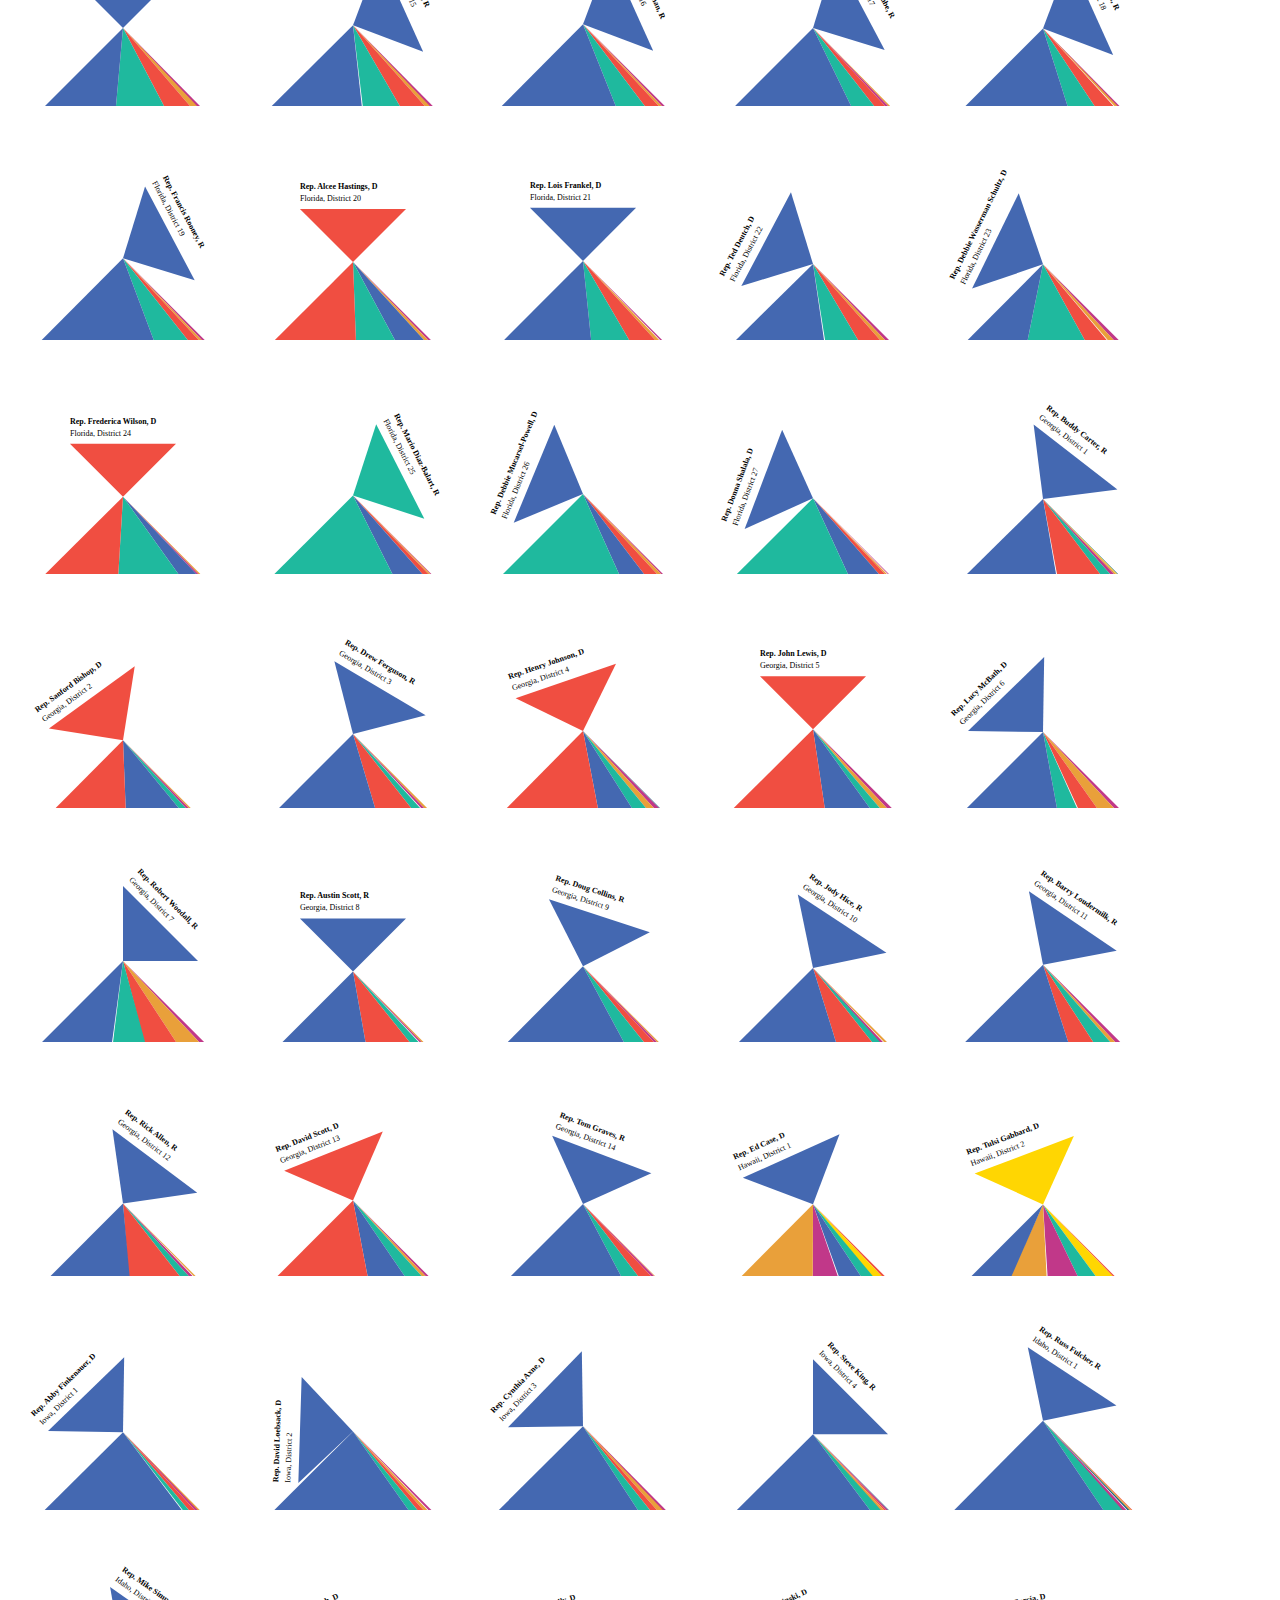
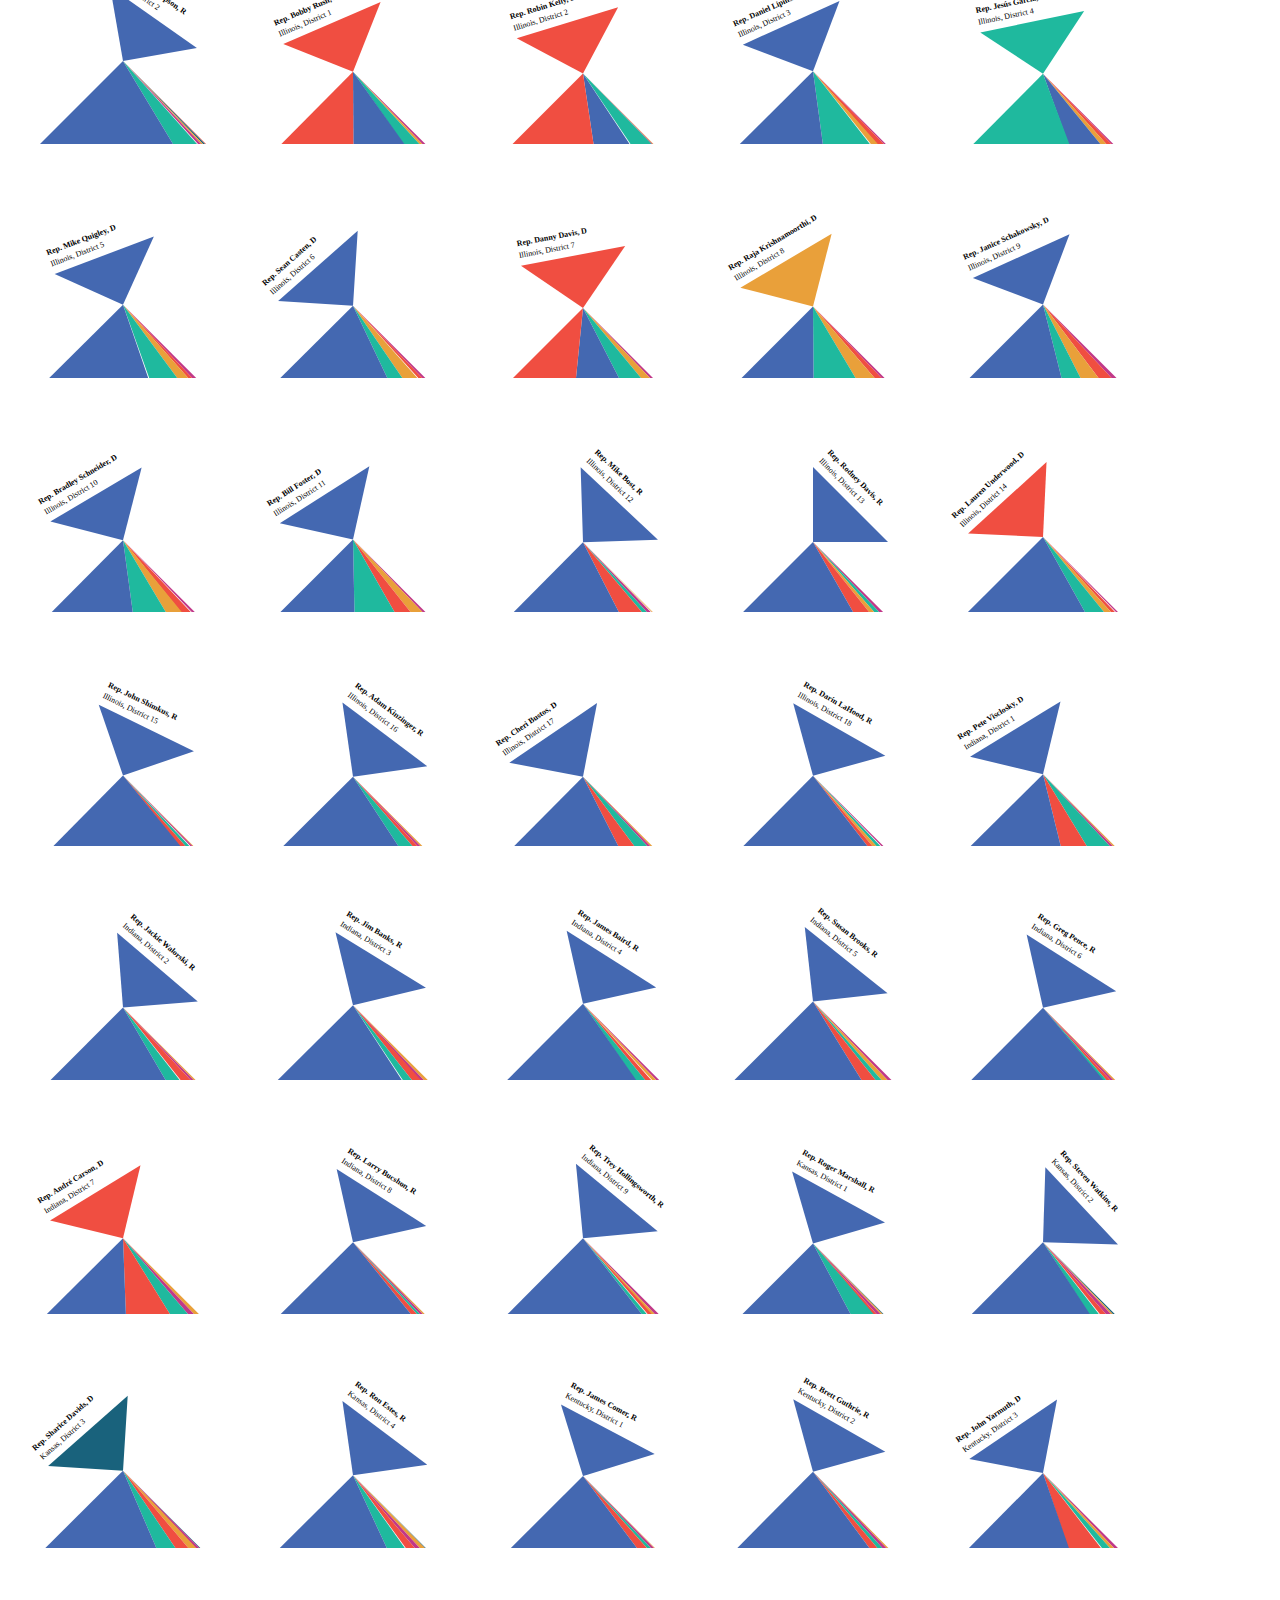
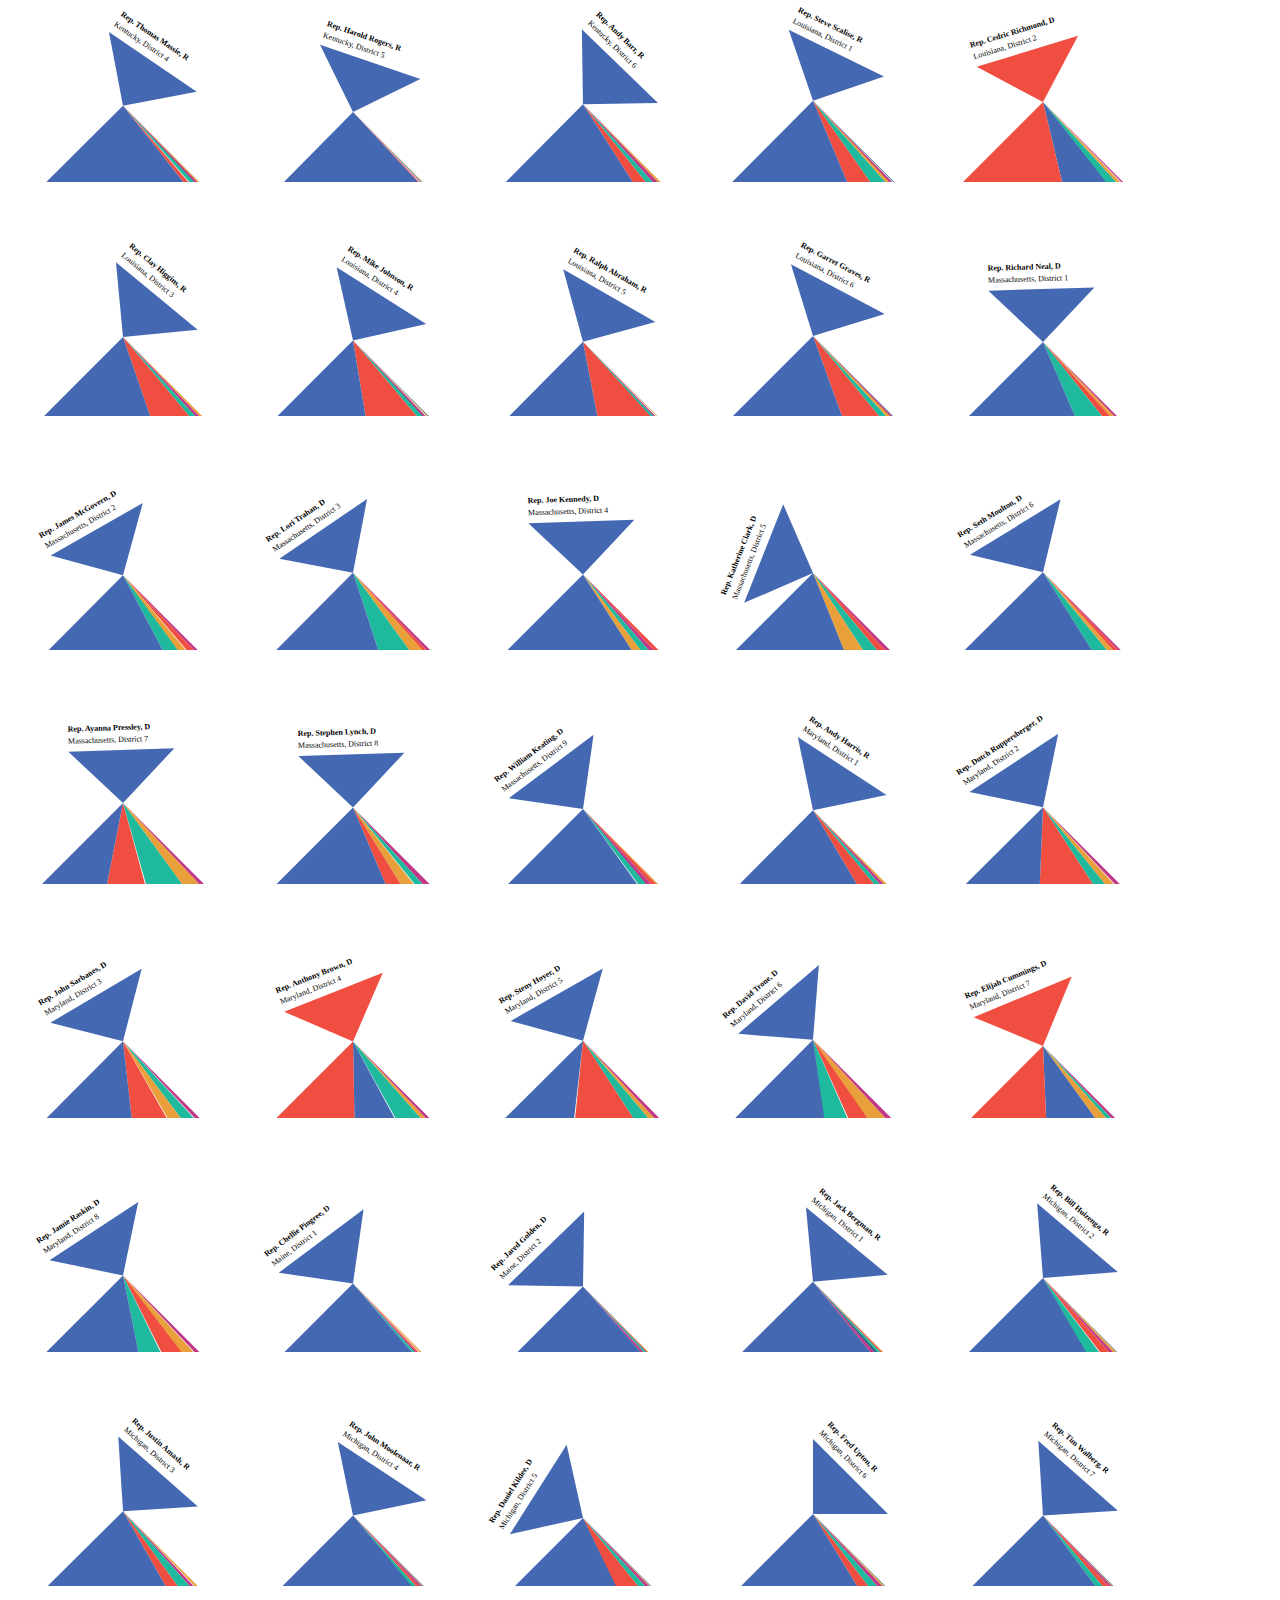
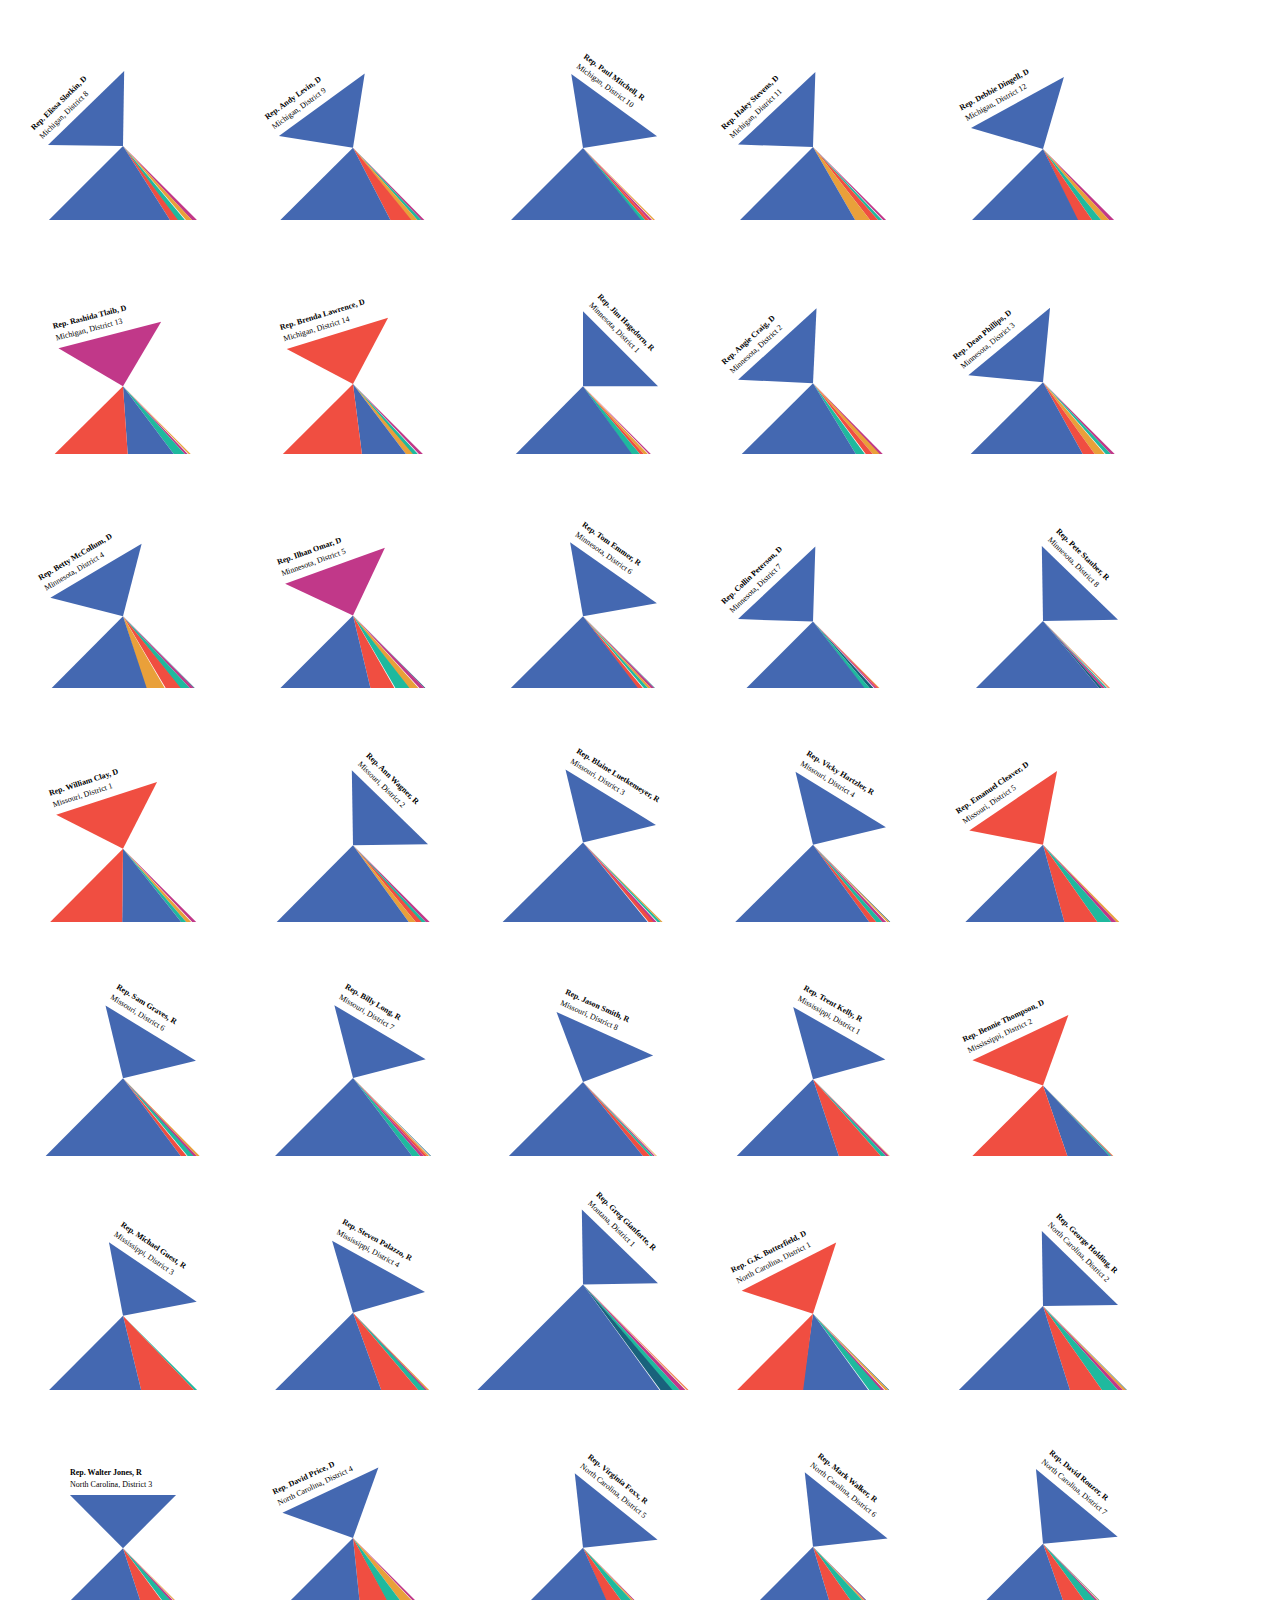
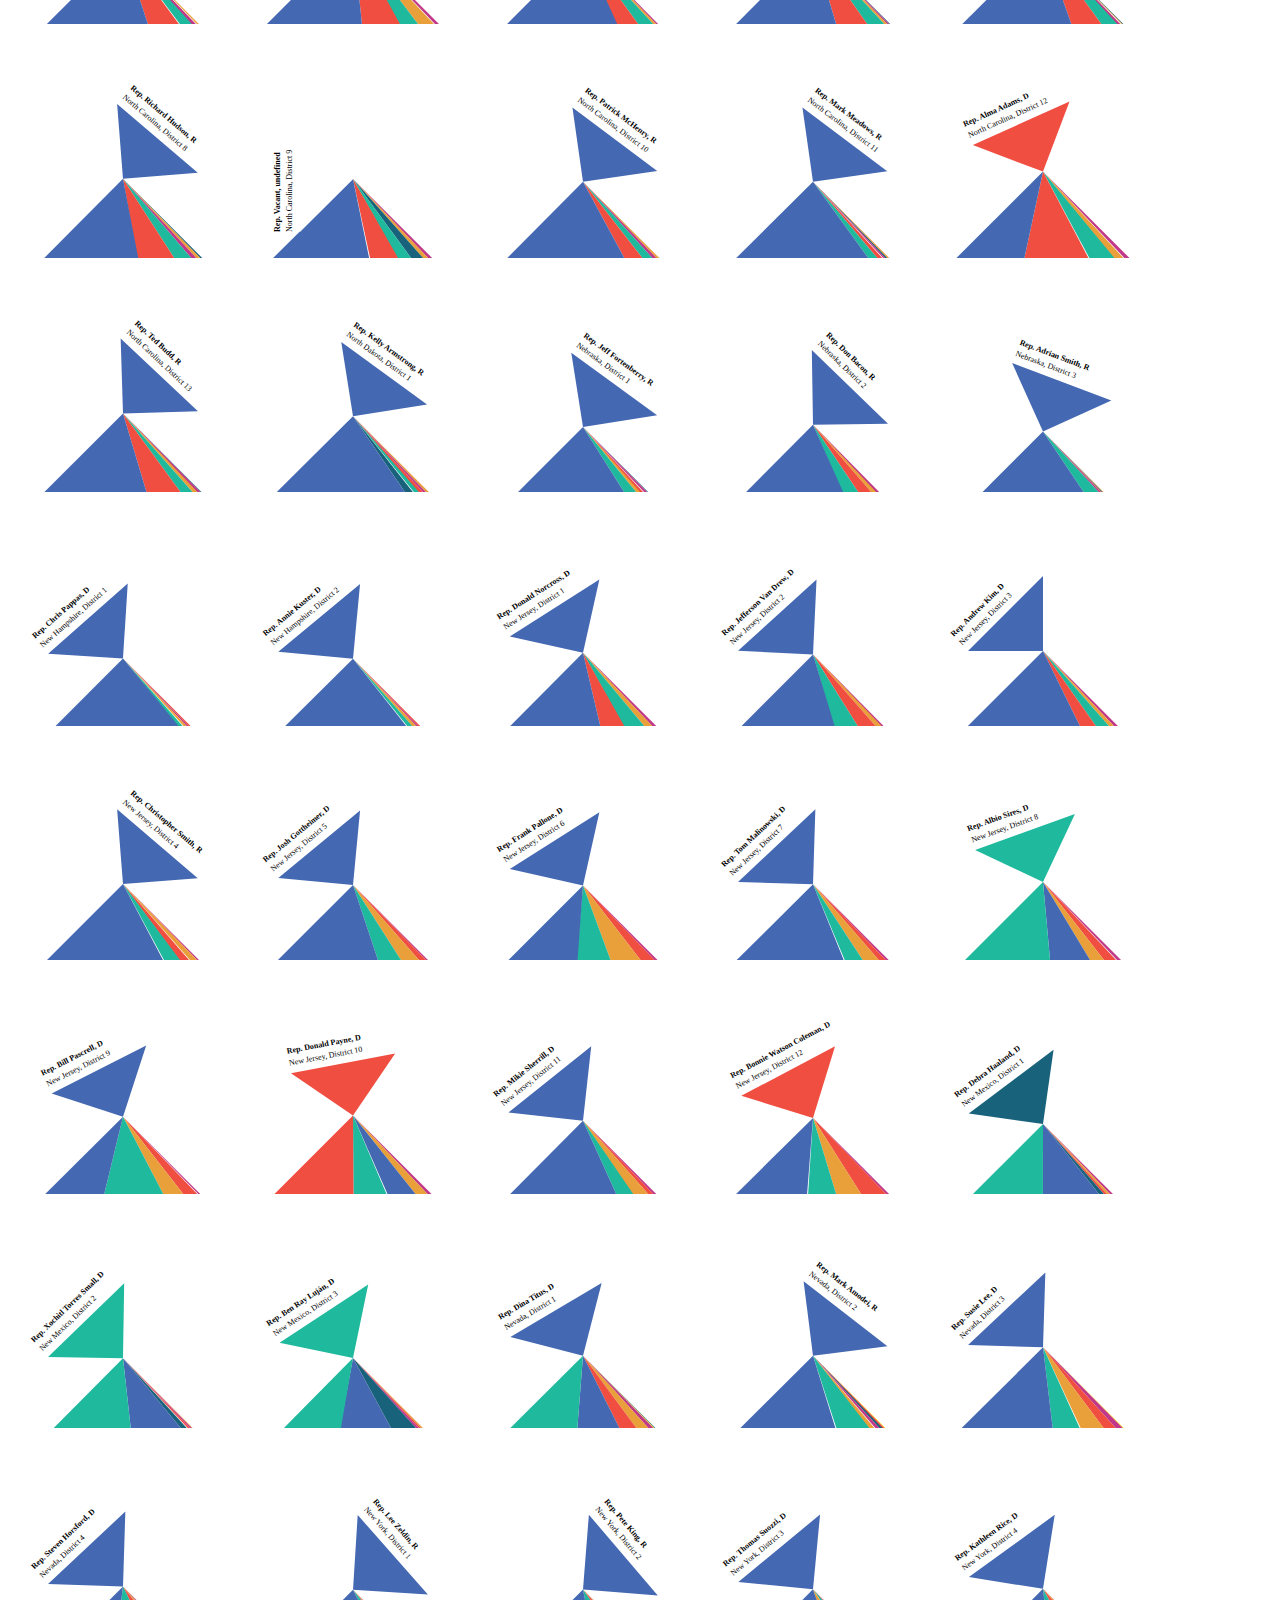
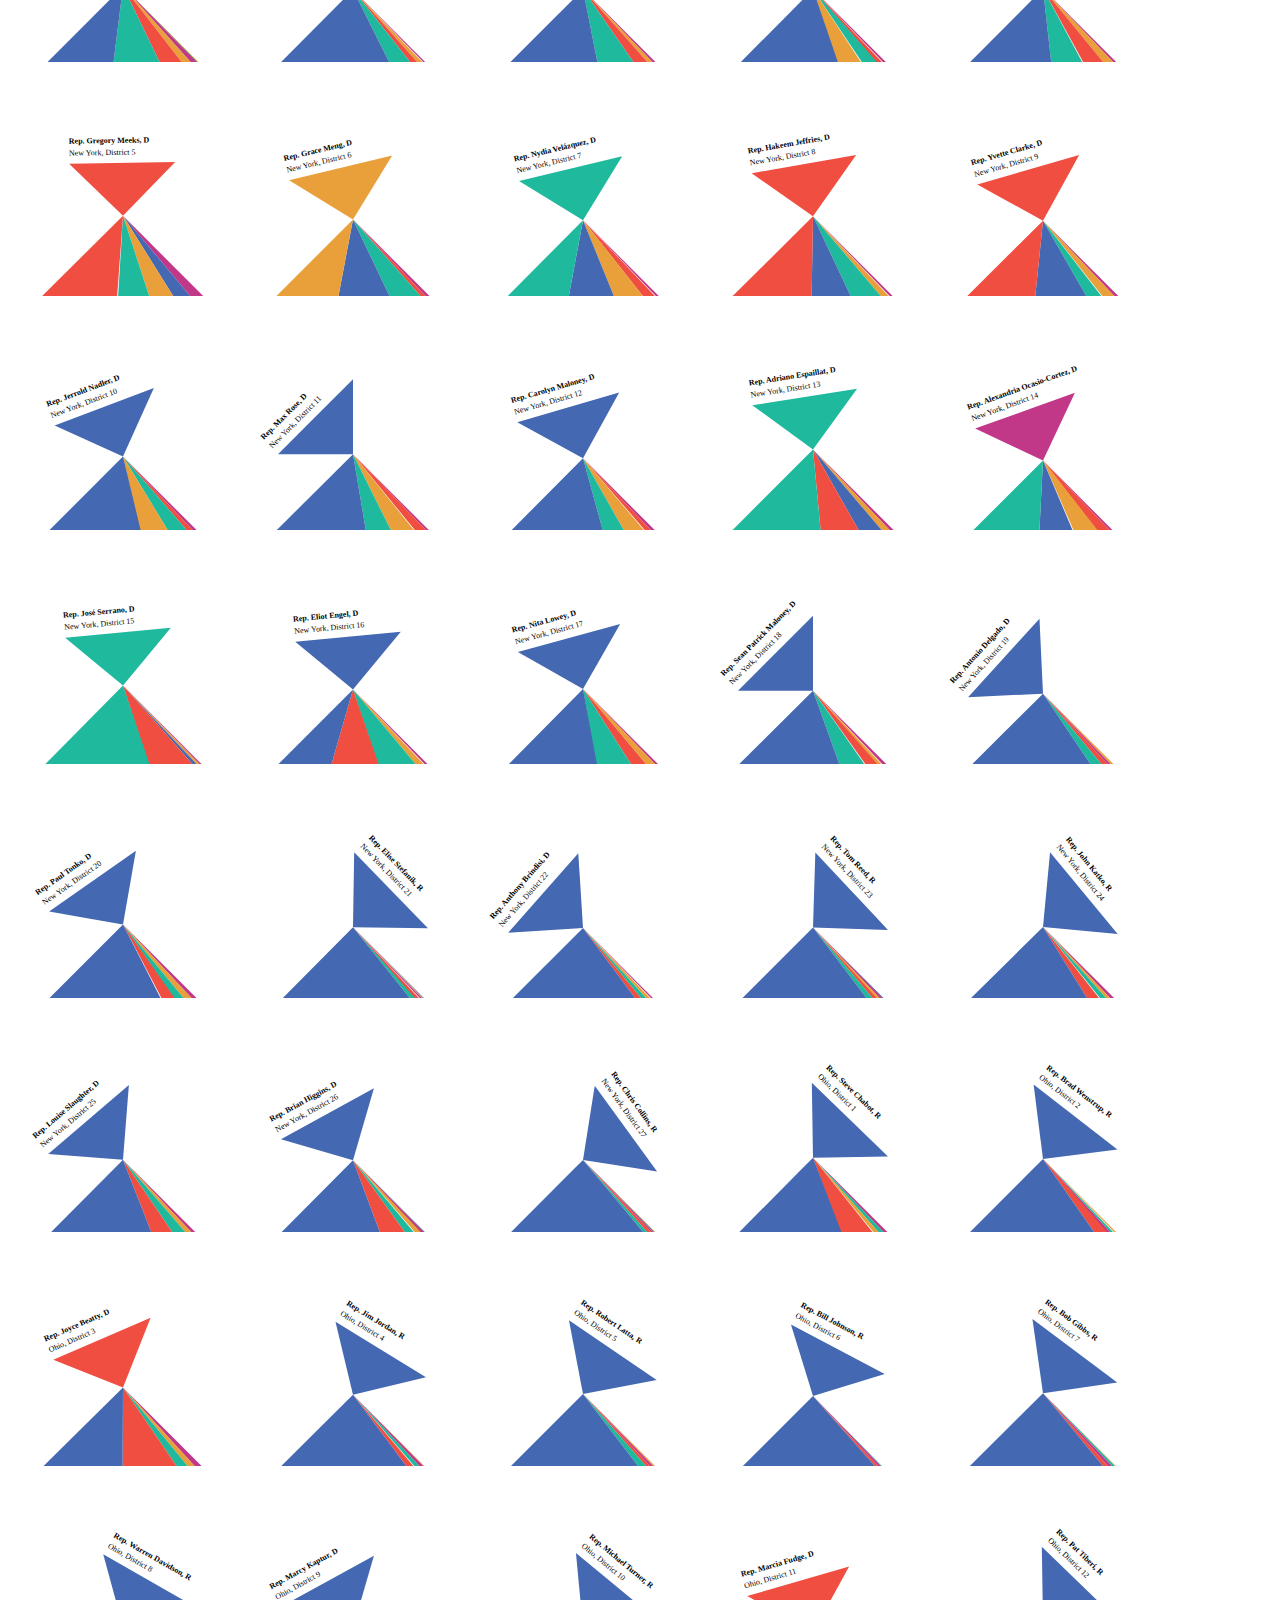
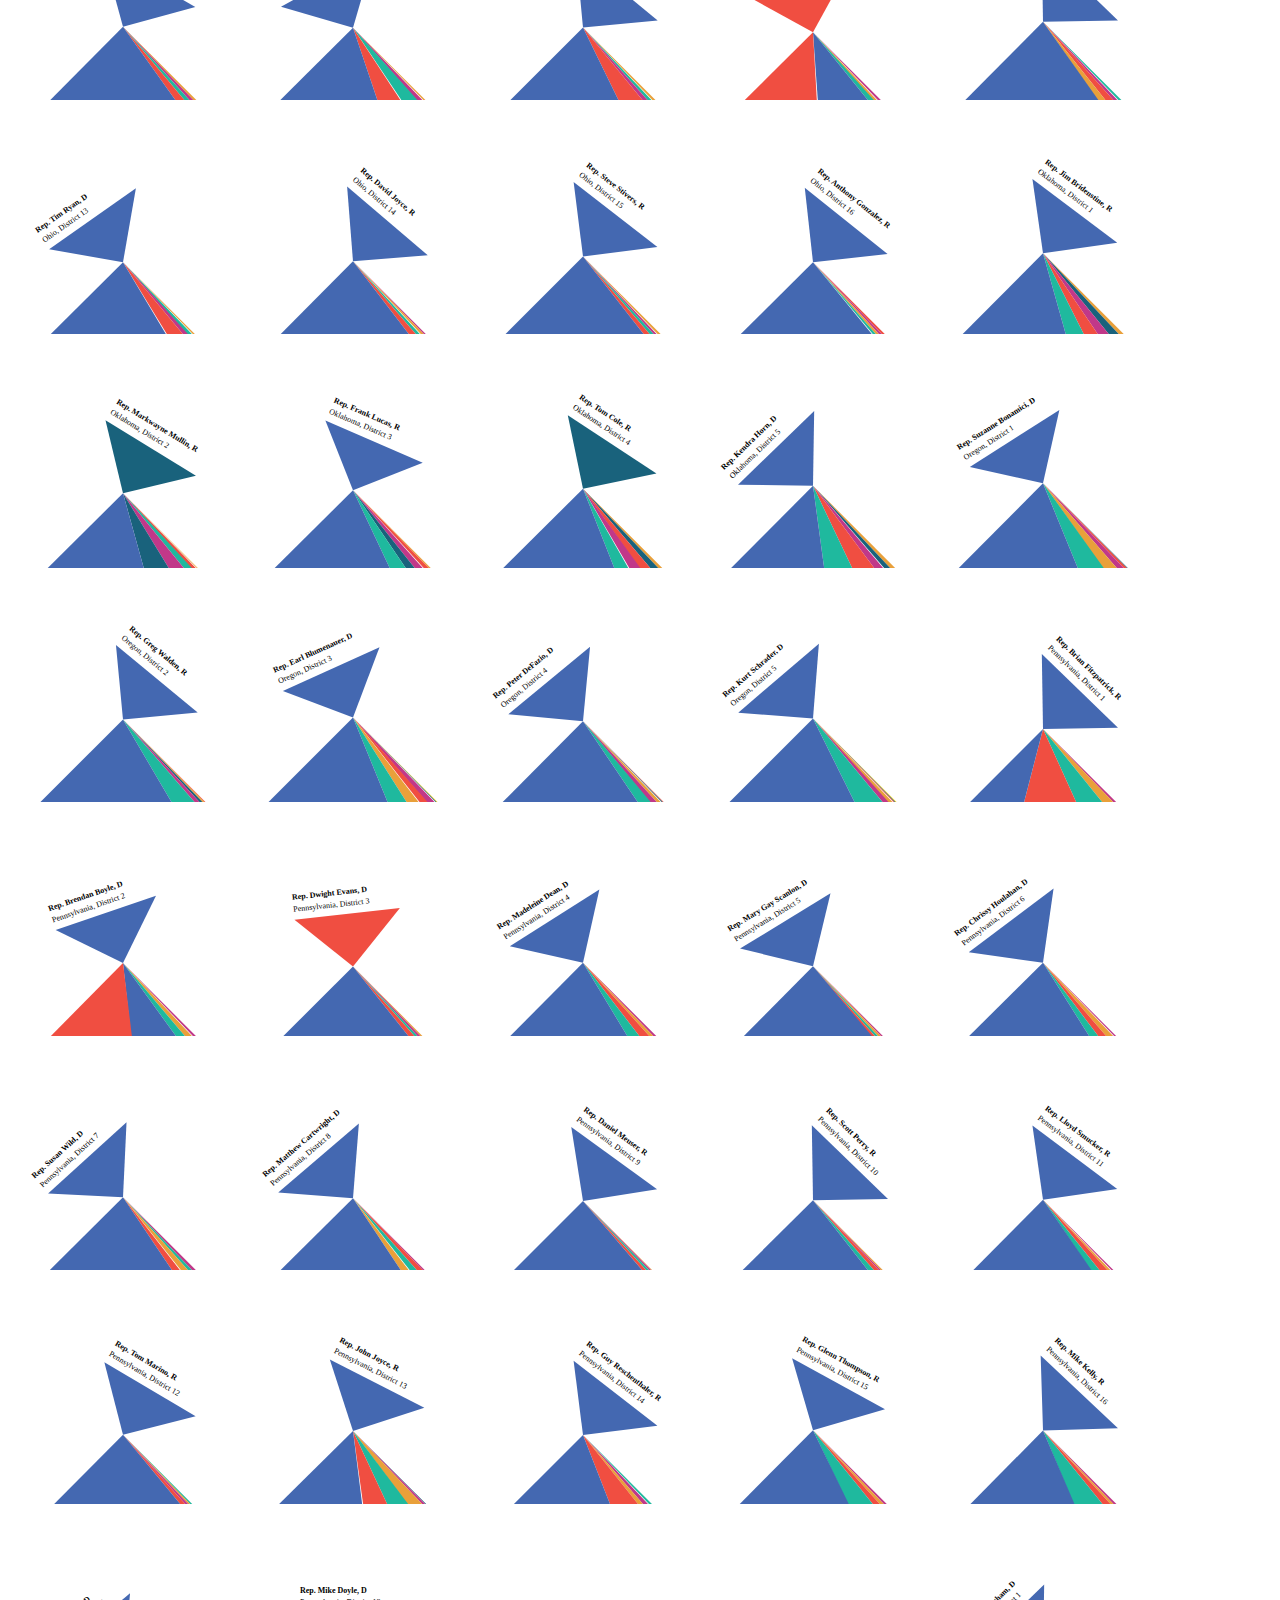
==== commit b7f07732: "update script for generating downloadable svgs." ====
--- a/generate-plots.html
+++ b/generate-plots.html
@@ -43,7 +43,7 @@
   }, {
     "ethnicity": "NA"
     , "color": "#FFFFFF"
-  }]
+  }];
   const colorTmp = data.map(d => {
       return [d.ethnicity,d.color]
     });
@@ -138,7 +138,7 @@
   // scaling function
   const scaleEthData = d3.scaleLinear()
     .domain([0, d3.sum(data, d=>d.voterEthnicityValue)])
-    .rangeRound([bLeft.x,bRight.x]);  
+    .rangeRound([0,bRight.x-bLeft.x]);
   
   const nodes = plot.selectAll(".node") 
     .data(data, d=>d.voterEthnicity);
@@ -162,26 +162,13 @@
     .attr("class","node")
     .attr("points",(d,i)=>{
       let left = scaleEthData(d3.sum(dataSorted.slice(0,i),d=>d.voterEthnicityValue));
-      return `${left},${bLeft.y + ay}, ${bVertex.x},${bVertex.y + ay}, ${bRight.x},${bRight.y + ay}`;
+      let right = scaleEthData(d.voterEthnicityValue);
+      return `${bLeft.x + left},${bLeft.y + ay}, ${bVertex.x},${bVertex.y + ay}, ${bLeft.x + left + right},${bRight.y + ay}`;
     })
-    .attr("data-state",d=>d.state)
+		.attr("data-state",d=>d.state)
     .attr("data-ethnicity",d=>d.voterEthnicity)
     .attr("data-ethnicity-value",d=>d.voterEthnicityValue)
     .attr("fill", d=>getEthColor(d.voterEthnicity));
-    
-//  const nodesEnter = nodes.enter()
-//    .append("polygon")
-//    .attr("class","node")
-//    
-//  nodesEnter.merge(nodes)
-//    .attr("points",(d,i)=>{
-//      let left = scaleEthData(d3.sum(data.slice(0,i),d=>d.voterEthnicityValue));
-//      return `${left},${bLeft.y + ay}, ${bVertex.x},${bVertex.y + ay}, ${bRight.x},${bRight.y + ay}`;
-//    })
-//    .attr("data-state",d=>d.state)
-//    .attr("fill", d=>getEthColor(d.voterEthnicity));
-//  
-//  nodes.exit().remove();
   
   drawRep(dom,[data[0]],ay);
 
@@ -204,7 +191,8 @@
   const dist = 75;
 
   // get triangle points
-  let angleA = data.repPct * 45; // limit to angle
+	// let angleA = data.repPct * 45; // limit to angle
+  let angleA = (1 - data.repPct) * 90; // limit to angle
   if (data.repParty == "R") {
     angleA = angleA * -1;
   }
